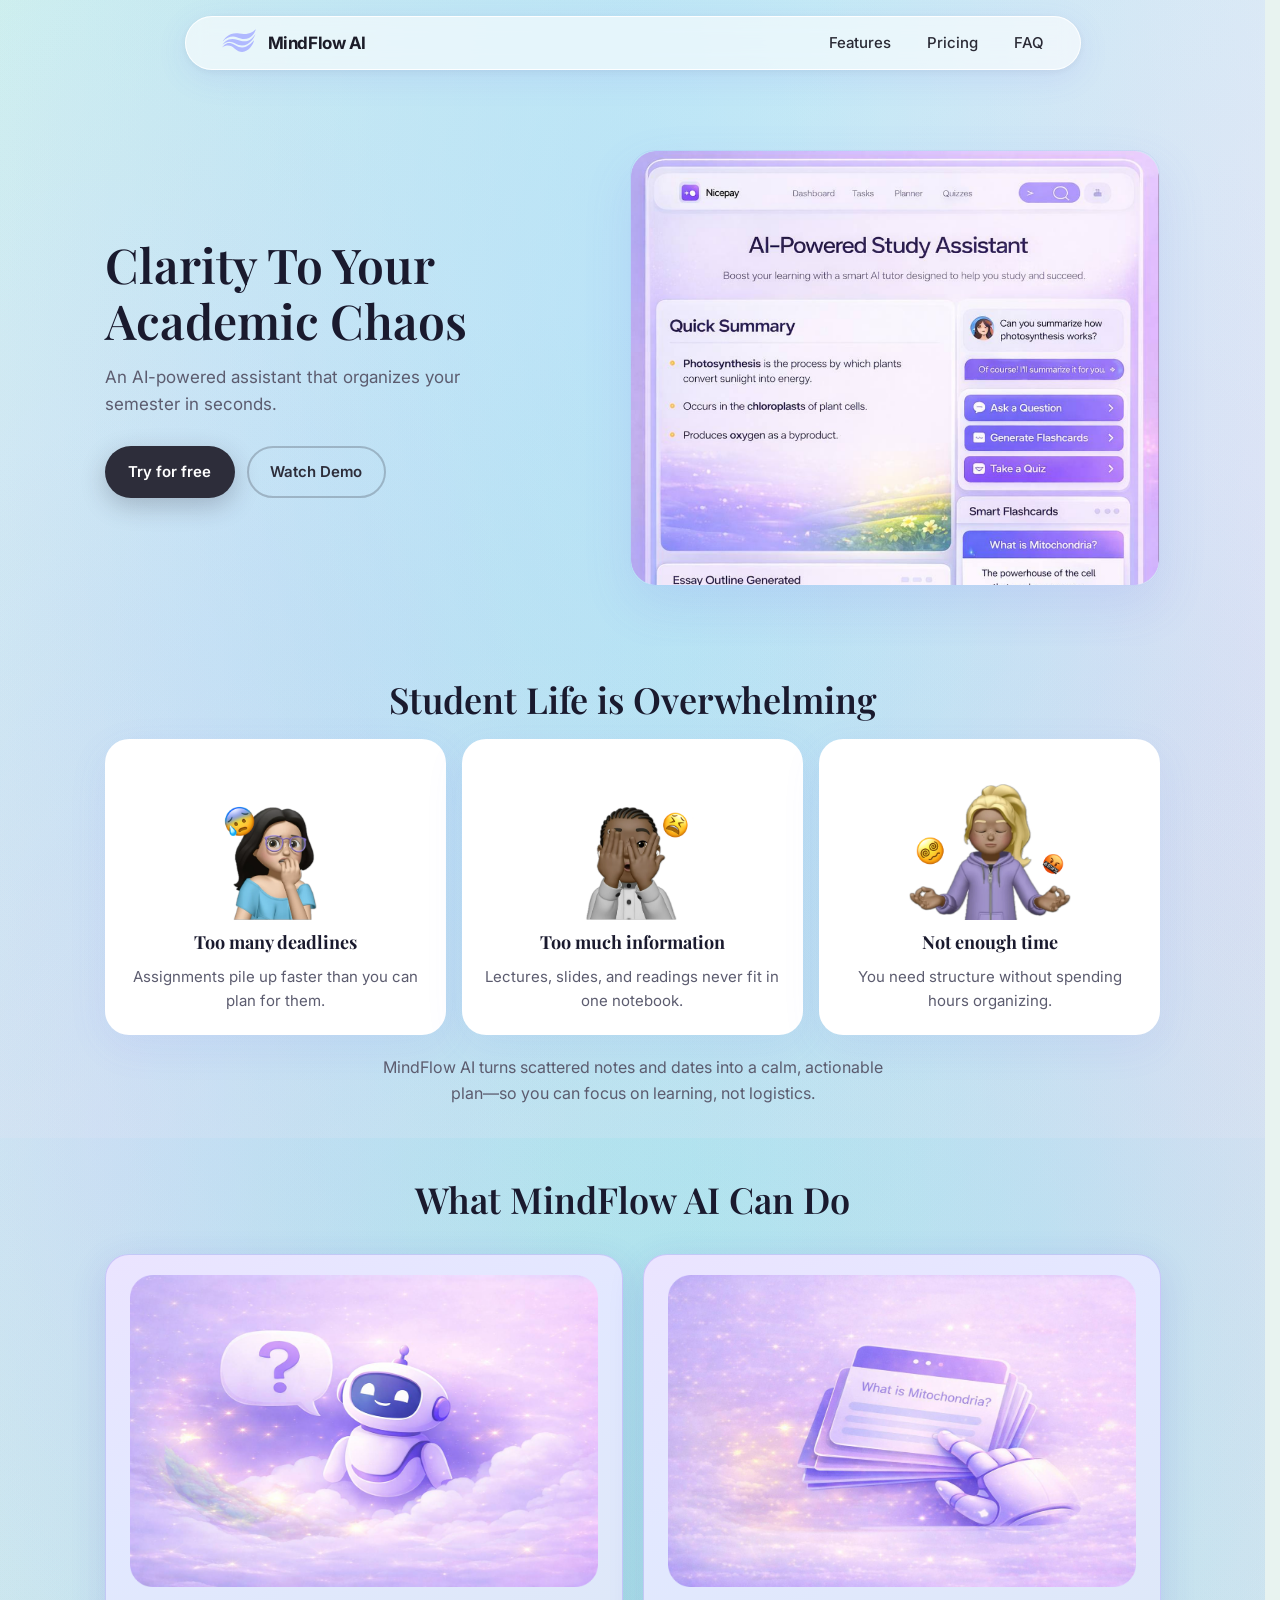
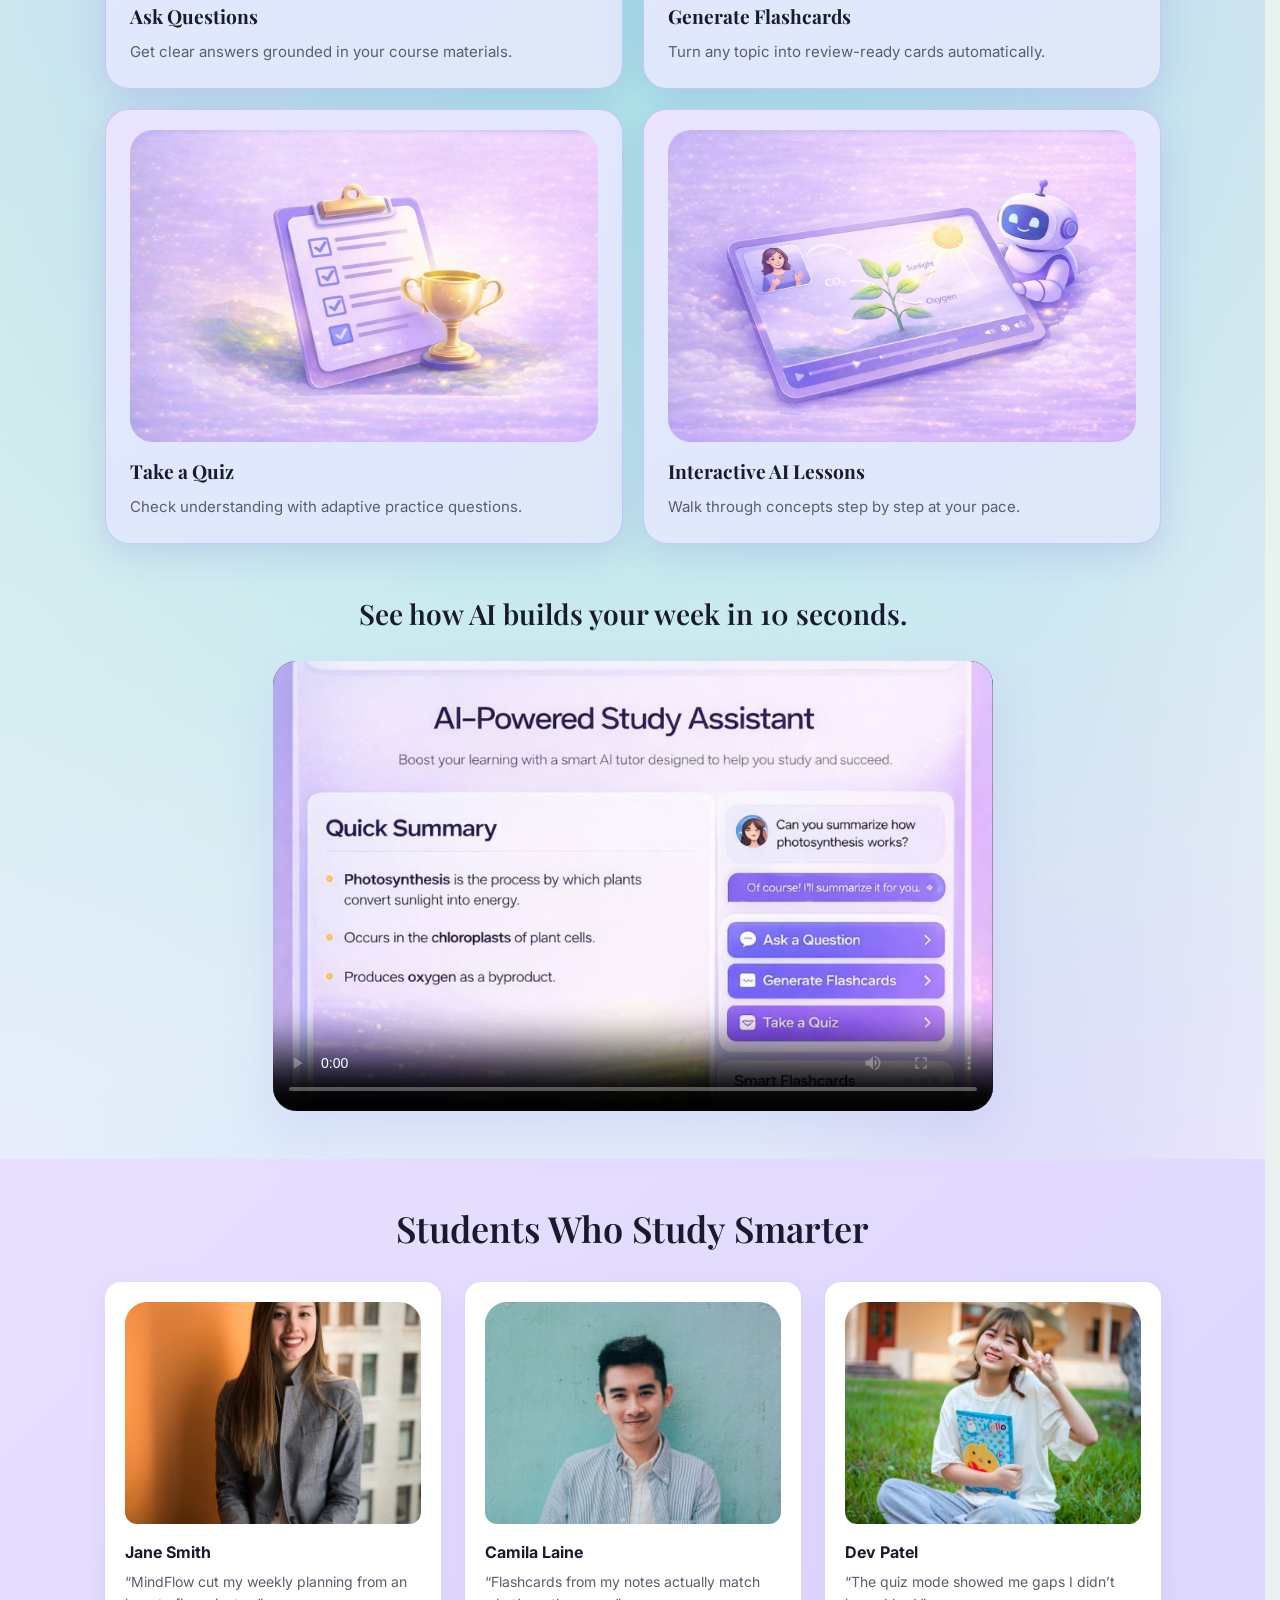
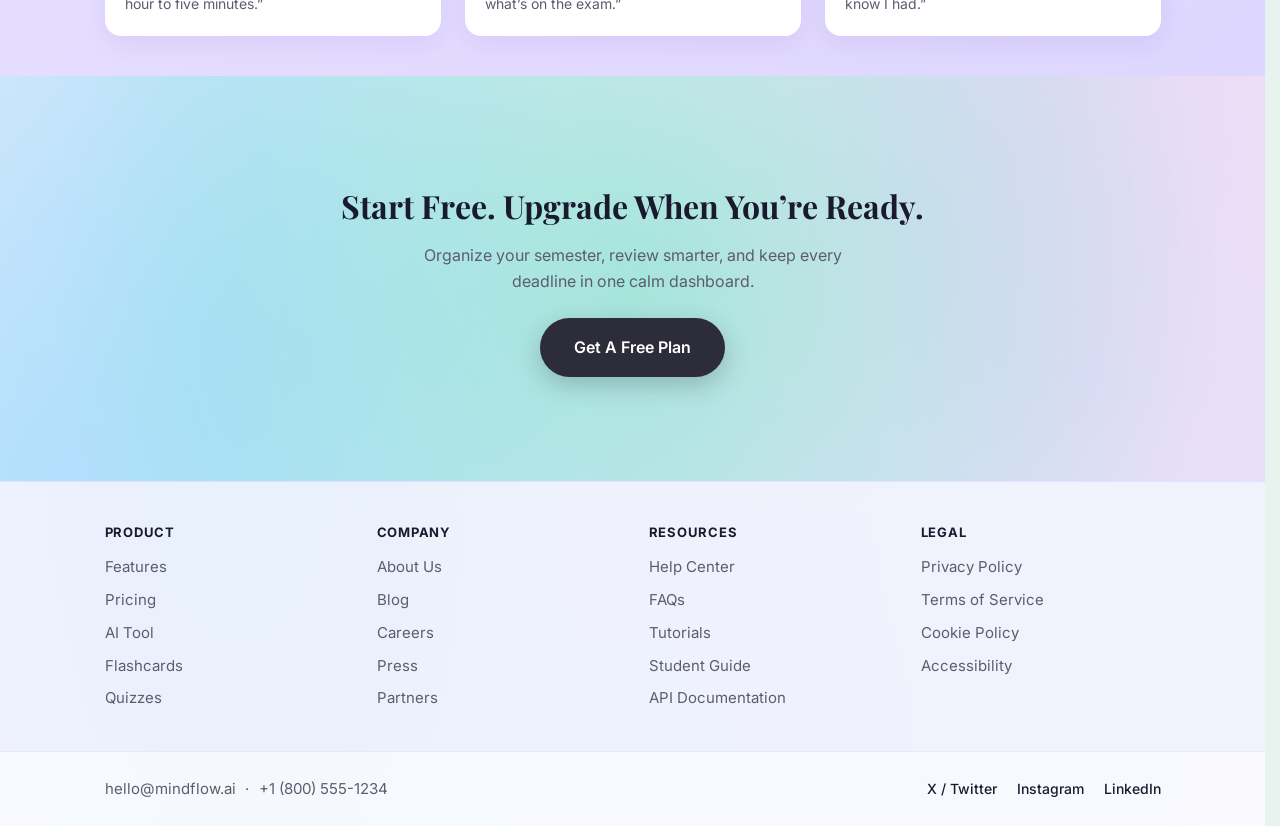
==== index.html @ 8a4a2164 "first commit" ====
<!DOCTYPE html>
<!-- MindFlow AI — marketing landing page for the homework project -->
<html lang="en">
  <head>
    <!-- Head: metadata, title, fonts, and styles.css for this page -->
    <meta charset="UTF-8" />
    <meta name="viewport" content="width=device-width, initial-scale=1.0" />
    <title>MindFlow AI — AI-Powered Study Assistant</title>
    <!-- Fonts: preconnect tells the browser to connect early so text doesn’t sit invisible -->
    <link rel="preconnect" href="https://fonts.googleapis.com" />
    <link rel="preconnect" href="https://fonts.gstatic.com" crossorigin />
    <link
      href="https://fonts.googleapis.com/css2?family=Inter:wght@400;500;600;700&family=Playfair+Display:ital,wght@0,500;0,600;0,700;1,500&display=swap"
      rel="stylesheet"
    />
    <link rel="stylesheet" href="styles.css" />
  </head>
  <body>
    <!-- Site header: logo (links to #top), primary nav to Features / Pricing / FAQ -->
    <header class="site-header" id="top">
      <div class="header-inner">
        <a href="#top" class="logo-link">
          <span class="logo-mark" aria-hidden="true">
            <img
              class="logo-img"
              src="resources/logo.svg"
              alt=""
              width="44"
              height="36"
              decoding="async"
            />
          </span>
          <span class="logo-text">MindFlow AI</span>
        </a>
        <nav class="nav-primary" aria-label="Main">
          <ul class="nav-list">
            <li><a href="#services">Features</a></li>
            <li><a href="price.html">Pricing</a></li>
            <li><a href="faq.html">FAQ</a></li>
          </ul>
        </nav>
      </div>
    </header>

    <!-- Main content: hero, about, then the long services block (features through CTA) -->
    <main>
      <!-- Hero: main headline, short pitch, two buttons, and the product screenshot -->
      <section class="section section--hero" id="hero" aria-labelledby="hero-heading">
        <div class="container hero-layout">
          <div class="hero-copy">
            <h1 id="hero-heading" class="hero-title">Clarity To Your Academic Chaos</h1>
            <p class="hero-lead">An AI-powered assistant that organizes your semester in seconds.</p>
            <div class="hero-actions">
              <a href="#cta" class="btn btn--primary">Try for free</a>
              <a href="#demo" class="btn btn--ghost">Watch Demo</a>
            </div>
          </div>
          <figure class="hero-mockup">
            <img
              src="resources/hero_study_assistant.png"
              alt="MindFlow AI app dashboard with quick summary and study assistant tools"
              width="1200"
              height="800"
              loading="eager"
              fetchpriority="high"
            />
          </figure>
        </div>
      </section>

      <!-- About / pain points: three cards (deadlines, info overload, time), then a closing line -->
      <section class="section section--about" id="about" aria-labelledby="about-heading">
        <div class="container">
          <h2 id="about-heading" class="section-title" data-reveal>Student Life is Overwhelming</h2>
          <div class="about-grid" data-reveal-stagger>
            <article class="about-card">
              <div class="about-avatar">
                <img src="resources/student_life_deadlines.png" alt="" width="200" height="200" />
              </div>
              <h3 class="about-card-title">Too many deadlines</h3>
              <p class="about-card-text">Assignments pile up faster than you can plan for them.</p>
            </article>
            <article class="about-card">
              <div class="about-avatar">
                <img src="resources/student_life_much_info.png" alt="" width="200" height="200" />
              </div>
              <h3 class="about-card-title">Too much information</h3>
              <p class="about-card-text">Lectures, slides, and readings never fit in one notebook.</p>
            </article>
            <article class="about-card">
              <div class="about-avatar">
                <img src="resources/student_life_no_time.png" alt="" width="200" height="200" />
              </div>
              <h3 class="about-card-title">Not enough time</h3>
              <p class="about-card-text">You need structure without spending hours organizing.</p>
            </article>
          </div>
          <p class="about-outro" data-reveal>
            MindFlow AI turns scattered notes and dates into a calm, actionable plan—so you can focus on learning, not logistics.
          </p>
        </div>
      </section>

      <!--
        Services area (one <section> for flow): product features, demo video,
        student quotes on a tinted band, then the final call-to-action strip.
      -->
      <section class="section section--services" id="services" aria-labelledby="services-heading">
        <div class="container">
          <h2 id="services-heading" class="section-title" data-reveal>What MindFlow AI Can Do</h2>
          <!-- Feature grid: Q&A, flashcards, quizzes, lessons — each card is an <article> -->
          <div class="features-grid" data-reveal-stagger>
            <article class="feature-card">
              <div class="feature-visual">
                <img src="resources/feature_questions.png" alt="" width="200" height="200" />
              </div>
              <h3 class="feature-title">Ask Questions</h3>
              <p class="feature-text">Get clear answers grounded in your course materials.</p>
            </article>
            <article class="feature-card">
              <div class="feature-visual">
                <img src="resources/feature_flashcards.png" alt="" width="200" height="200" />
              </div>
              <h3 class="feature-title">Generate Flashcards</h3>
              <p class="feature-text">Turn any topic into review-ready cards automatically.</p>
            </article>
            <article class="feature-card">
              <div class="feature-visual">
                <img src="resources/feature_quiz.png" alt="" width="200" height="200" />
              </div>
              <h3 class="feature-title">Take a Quiz</h3>
              <p class="feature-text">Check understanding with adaptive practice questions.</p>
            </article>
            <article class="feature-card">
              <div class="feature-visual">
                <img src="resources/feature_lessons.png" alt="" width="200" height="200" />
              </div>
              <h3 class="feature-title">Interactive AI Lessons</h3>
              <p class="feature-text">Walk through concepts step by step at your pace.</p>
            </article>
          </div>

          <!-- Product demo: embedded video; #demo is where “Watch Demo” in the hero scrolls to -->
          <div class="demo-block" id="demo" data-reveal>
            <h2 class="demo-title">See how AI builds your week in 10 seconds.</h2>
            <div class="demo-video-wrap">
              <video
                class="demo-video"
                controls
                playsinline
                preload="metadata"
                poster="resources/hero_study_assistant.png"
              >
                <source src="resources/video_guide.mp4" type="video/mp4" />
              </video>
            </div>
          </div>
        </div>

        <!-- Testimonials: full-bleed background, three student photos + quotes in a row -->
        <div class="testimonials-block" aria-labelledby="testimonials-heading">
          <div class="container">
            <h2 id="testimonials-heading" class="section-title section-title--on-tint">
              Students Who Study Smarter
            </h2>
            <div class="testimonials-row">
              <figure class="testimonial-card">
                <img
                  class="testimonial-photo"
                  src="resources/student_1.png"
                  alt="Jane Smith"
                  width="400"
                  height="500"
                />
                <figcaption>
                  <strong>Jane Smith</strong>
                  <p>“MindFlow cut my weekly planning from an hour to five minutes.”</p>
                </figcaption>
              </figure>
              <figure class="testimonial-card">
                <img
                  class="testimonial-photo"
                  src="resources/student_2.png"
                  alt="Camila Laine"
                  width="400"
                  height="500"
                />
                <figcaption>
                  <strong>Camila Laine</strong>
                  <p>“Flashcards from my notes actually match what’s on the exam.”</p>
                </figcaption>
              </figure>
              <figure class="testimonial-card">
                <img
                  class="testimonial-photo"
                  src="resources/student_3.png"
                  alt="Dev Patel"
                  width="400"
                  height="500"
                />
                <figcaption>
                  <strong>Dev Patel</strong>
                  <p>“The quiz mode showed me gaps I didn’t know I had.”</p>
                </figcaption>
              </figure>
            </div>
          </div>
        </div>

        <!-- Call to action: gradient/glow behind copy; #cta is the “Try for free” target from the hero -->
        <div class="cta-block" id="cta" aria-labelledby="cta-heading">
          <div class="cta-glow" aria-hidden="true"></div>
          <div class="cta-inner container" data-reveal>
            <h2 id="cta-heading" class="cta-title">Start Free. Upgrade When You’re Ready.</h2>
            <p class="cta-text">
              Organize your semester, review smarter, and keep every deadline in one calm dashboard.
            </p>
            <a href="price.html" class="btn btn--primary btn--large">Get A Free Plan</a>
          </div>
        </div>
      </section>
    </main>

    <!-- Footer: four columns of placeholder links (Product, Company, Resources, Legal) -->
    <footer class="site-footer" id="footer">
      <div class="container footer-grid">
        <div class="footer-col">
          <h3 class="footer-heading">Product</h3>
          <ul class="footer-links">
            <li><a href="#services">Features</a></li>
            <li><a href="price.html">Pricing</a></li>
            <li><a href="#services">AI Tool</a></li>
            <li><a href="#services">Flashcards</a></li>
            <li><a href="#services">Quizzes</a></li>
          </ul>
        </div>
        <div class="footer-col">
          <h3 class="footer-heading">Company</h3>
          <ul class="footer-links">
            <li><a href="#about">About Us</a></li>
            <li><a href="#footer">Blog</a></li>
            <li><a href="#footer">Careers</a></li>
            <li><a href="#footer">Press</a></li>
            <li><a href="#footer">Partners</a></li>
          </ul>
        </div>
        <div class="footer-col">
          <h3 class="footer-heading">Resources</h3>
          <ul class="footer-links">
            <li><a href="#footer">Help Center</a></li>
            <li><a href="#footer">FAQs</a></li>
            <li><a href="#footer">Tutorials</a></li>
            <li><a href="#footer">Student Guide</a></li>
            <li><a href="#footer">API Documentation</a></li>
          </ul>
        </div>
        <div class="footer-col">
          <h3 class="footer-heading">Legal</h3>
          <ul class="footer-links">
            <li><a href="#footer">Privacy Policy</a></li>
            <li><a href="#footer">Terms of Service</a></li>
            <li><a href="#footer">Cookie Policy</a></li>
            <li><a href="#footer">Accessibility</a></li>
          </ul>
        </div>
      </div>
      <!-- Footer bar: contact line + social links (open in a new tab) -->
      <div class="footer-bottom">
        <div class="container footer-bottom-inner">
          <p class="footer-contact">
            <a href="mailto:hello@mindflow.ai">hello@mindflow.ai</a>
            <span class="sep" aria-hidden="true">·</span>
            <a href="tel:+18005551234">+1 (800) 555-1234</a>
          </p>
          <ul class="social-list" aria-label="Social media">
            <li>
              <a href="https://twitter.com" class="social-link" target="_blank" rel="noopener noreferrer">X / Twitter</a>
            </li>
            <li>
              <a href="https://instagram.com" class="social-link" target="_blank" rel="noopener noreferrer">Instagram</a>
            </li>
            <li>
              <a href="https://linkedin.com" class="social-link" target="_blank" rel="noopener noreferrer">LinkedIn</a>
            </li>
          </ul>
        </div>
      </div>
    </footer>
  </body>
</html>
---- styles.css ----
/* width/height now include content + padding + border, which makes layouts easier and more predictable.*/
*,
*::before,
*::after {
  box-sizing: border-box;
}

/* shared colors and spacing tokens — change :root to restyle the whole page */
:root {
  --font-sans: "Inter", system-ui, sans-serif;
  --font-serif: "Playfair Display", Georgia, serif;
  --color-text: #1a1a2e;
  --color-muted: #5c5c6f;
  --color-white: #fff;
  --lavender: #e8e4f3;
  --mint: #d4f4ec;
  --blue-soft: #d6e8ff;
  --pink-soft: #fde8f0;
  --purple-tint: #c4b5fd;
  --accent-dark: #2d2d3a;
  --shadow-soft: 0 20px 50px rgba(99, 102, 241, 0.12);
  --radius: 16px;
  --radius-lg: 24px;
  --header-h: 72px;
  --mesh-base-color: #f5f8fc;
  --ease-out-soft: cubic-bezier(0.22, 1, 0.36, 1);
  --ease-spring: cubic-bezier(0.34, 1.3, 0.64, 1);
  --duration-reveal: 0.7s;
  --duration-fast: 0.22s;
}

@keyframes anim-slide-up {
  from {
    transform: translateY(1.35rem);
  }
  to {
    transform: translateY(0);
  }
}

@keyframes anim-slide-scale {
  from {
    transform: translateY(1rem) scale(0.98);
  }
  to {
    transform: translateY(0) scale(1);
  }
}

@keyframes about-avatar-hover-breathe {
  0%,
  100% {
    transform: translateY(0);
  }
  50% {
    transform: translateY(-8px);
  }
}

/* smooth scroll when you click anchor links */
html {
  scroll-behavior: smooth;
  /* same tone as the top of the page gradient — avoids a hairline at the viewport edge */
  background-color: #e8f3f0;
  min-height: 100%;
  /* keeps viewport width stable when switching long vs short pages (no header “jump”) */
  scrollbar-gutter: stable;
}

@supports not (scrollbar-gutter: stable) {
  html {
    overflow-y: scroll;
  }
}

/* page background: smooth base gradient + soft blobs (top radial kept inside the viewport so it doesn’t seam) */
body {
  margin: 0;
  min-height: 100vh;
  font-family: var(--font-sans);
  font-size: 1rem;
  line-height: 1.6;
  color: var(--color-text);
  background-color: #e8f3f0;
  /* one mesh for the whole page (header + main); hero no longer adds a second layer on top */
  background-image:
    radial-gradient(ellipse 120% 95% at 50% 8%, rgba(125, 211, 252, 0.36), transparent 62%),
    radial-gradient(ellipse 85% 65% at 28% 20%, rgba(196, 181, 253, 0.2), transparent 55%),
    radial-gradient(ellipse 80% 58% at 82% 32%, rgba(125, 211, 252, 0.18), transparent 52%),
    radial-gradient(ellipse 72% 58% at 8% 28%, rgba(233, 213, 255, 0.4), transparent 52%),
    radial-gradient(ellipse 78% 62% at 94% 22%, rgba(251, 207, 232, 0.44), transparent 52%),
    radial-gradient(ellipse 100% 75% at 50% 108%, rgba(186, 230, 253, 0.38), transparent 58%),
    radial-gradient(ellipse 58% 48% at 18% 88%, rgba(125, 211, 252, 0.34), transparent 48%),
    radial-gradient(circle at 48% 40%, rgba(110, 231, 183, 0.4), transparent 52%),
    radial-gradient(ellipse 50% 45% at 82% 72%, rgba(196, 181, 253, 0.32), transparent 46%),
    linear-gradient(125deg, #d8f5ec 0%, #e8eefc 45%, #f0e9fb 100%);
  background-repeat: no-repeat;
  background-size: 100% 100%;
}

img {
  max-width: 100%;
  height: auto;
  display: block;
}

a {
  color: inherit;
  text-decoration: none;
}

a:hover {
  text-decoration: underline;
}

/* keeps content from stretching too wide on big monitors + side padding on phone */
.container {
  width: 100%;
  max-width: 1120px;
  margin-inline: auto;
  padding-inline: 1.25rem;
}

/* sticky area: transparent so the floating pill reads clearly */
.site-header#top {
  position: sticky;
  top: 0;
  z-index: 100;
  padding: 1rem 1.25rem;
  background: transparent;
}

/* centered glass “pill” bar */
.header-inner {
  display: flex;
  flex-direction: column;
  align-items: flex-start;
  gap: 1rem;
  width: 100%;
  max-width: min(56rem, calc(100% - 0.5rem));
  margin-inline: auto;
  padding: 0.75rem clamp(1.25rem, 4vw, 2.25rem);
  min-height: 0;

  background: rgba(255, 255, 255, 0.6);
  backdrop-filter: blur(10px);
  -webkit-backdrop-filter: blur(10px);
  border: 1px solid rgba(255, 255, 255, 0.9);
  border-radius: 9999px;
  box-shadow:
    0 8px 32px rgba(99, 102, 241, 0.1),
    0 2px 8px rgba(15, 23, 42, 0.06);
}

.logo-link {
  display: inline-flex;
  align-items: center;
  gap: 0.75rem;
  color: var(--color-text);
  position: relative;
  text-decoration: none;
}

.logo-link:hover {
  text-decoration: none;
  color: var(--color-muted);
}

.logo-mark {
  display: flex;
  align-items: center;
  flex-shrink: 0;
  line-height: 0;
}

.logo-img {
  display: block;
  height: 28px;
  width: auto;
}

/* brand name — bold sans-serif like the reference */
.logo-text {
  font-family: var(--font-sans);
  font-size: 1.0625rem;
  font-weight: 700;
  letter-spacing: -0.025em;
  line-height: 1;
  color: #1c1c28;
}

.nav-primary .nav-list {
  list-style: none;
  margin: 0;
  padding: 0;
  display: flex;
  flex-wrap: wrap;
  align-items: center;
  gap: 0.5rem clamp(1.5rem, 4vw, 2.25rem);
}

.nav-primary .nav-list > li > a {
  position: relative;
  font-size: 0.9375rem;
  font-weight: 500;
  color: #2a2a35;
  text-decoration: none;
  transition: color var(--duration-fast) ease;
}

/* underline animation on hover (pseudo element trick) */
.nav-primary .nav-list > li > a::after {
  content: "";
  position: absolute;
  left: 0;
  bottom: -0.2em;
  width: 100%;
  height: 1px;
  background: currentColor;
  transform: scaleX(0);
  transform-origin: left center;
  transition: transform 0.28s cubic-bezier(0.22, 1, 0.36, 1);
}

.nav-primary .nav-list > li > a:hover,
.nav-primary .nav-list > li > a:focus-visible {
  color: #14141c;
  text-decoration: none;
}

.nav-primary .nav-list > li > a:hover::after,
.nav-primary .nav-list > li > a:focus-visible::after {
  transform: scaleX(1);
}

@media (prefers-reduced-motion: reduce) {
  .nav-primary .nav-list > li > a::after {
    transition-duration: 0.01ms;
  }

  .hero-title,
  .hero-lead,
  .hero-actions,
  .hero-mockup {
    animation: none !important;
    transform: none !important;
  }

  [data-reveal],
  [data-reveal-stagger] > .about-card,
  [data-reveal-stagger] > .feature-card {
    animation: none !important;
    transform: none !important;
    transition: none !important;
  }

  .about-card:hover,
  .feature-card:hover,
  .demo-video-wrap:hover,
  .hero-mockup:hover img {
    transform: none;
  }

  .feature-card:hover .feature-visual img {
    transform: none;
  }

  .section.section--about#about .about-card:hover .about-avatar img {
    animation: none !important;
    transform: none;
  }

  .testimonial-card {
    transition: none;
  }

  .footer-links a:hover {
    transform: none;
  }
}

/* default vertical spacing for each big section */
.section {
  position: relative;
  padding-block: 3.5rem;
}

/* section headings — clamp() so font grows a bit on wider screens */
.section-title {
  font-family: var(--font-serif);
  font-size: clamp(1.75rem, 4vw, 2.25rem);
  font-weight: 600;
  text-align: center;
  margin: 0 0 2rem;
  line-height: 1.2;
}

.section-title--on-tint {
  color: var(--color-text);
}

/* hero: hide overflow so wide content doesnt cause sideways scroll */
.section.section--hero#hero {
  padding-block: 2.5rem 2.75rem;
  overflow: hidden;
}

/* content above the hero background */
.hero-layout {
  position: relative;
  z-index: 1;
  display: flex;
  flex-direction: column;
  gap: 2.5rem;
  align-items: stretch;
}

.hero-copy {
  position: relative;
}

.hero-title {
  font-family: var(--font-serif);
  font-size: clamp(2rem, 6vw, 3rem);
  font-weight: 600;
  line-height: 1.15;
  margin: 0 0 1rem;
  animation: anim-slide-up 0.75s var(--ease-out-soft) 0.08s both;
}

.hero-lead {
  margin: 0 0 1.75rem;
  font-size: 1.0625rem;
  color: var(--color-muted);
  max-width: 36ch;
  animation: anim-slide-up 0.75s var(--ease-out-soft) 0.2s both;
}

.hero-actions {
  display: flex;
  flex-wrap: wrap;
  gap: 0.75rem;
  align-items: center;
  animation: anim-slide-up 0.75s var(--ease-out-soft) 0.32s both;
}

.btn {
  display: inline-flex;
  align-items: center;
  justify-content: center;
  padding: 0.75rem 1.35rem;
  font-weight: 600;
  font-size: 0.9375rem;
  border-radius: 999px;
  border: 2px solid transparent;
  cursor: pointer;
  transition:
    transform 0.28s var(--ease-out-soft),
    box-shadow 0.28s var(--ease-out-soft),
    background 0.28s ease,
    color 0.28s ease,
    border-color 0.28s ease;
}

.btn:hover {
  text-decoration: none;
  transform: translateY(-2px);
}

.btn:active {
  transform: translateY(0);
  transition-duration: 0.1s;
}

.btn--primary {
  background: var(--accent-dark);
  color: var(--color-white);
  box-shadow: 0 8px 24px rgba(45, 45, 58, 0.25);
}

.btn--primary:hover,
.btn--primary:focus-visible {
  background: #9747ff;
  box-shadow: 0 12px 28px rgba(151, 71, 255, 0.35);
}

.btn--ghost {
  background: transparent;
  color: var(--accent-dark);
  border-color: rgba(45, 45, 58, 0.25);
}

.btn--ghost:hover,
.btn--ghost:focus-visible {
  color: #9747ff;
  border-color: #9747ff;
  background: transparent;
}

.btn--large {
  padding: 0.9rem 2rem;
  font-size: 1rem;
}

.hero-mockup {
  position: relative;
  margin: 0;
  animation: anim-slide-scale 0.95s var(--ease-out-soft) 0.38s both;
}

.hero-mockup img {
  width: 100%;
  height: auto;
  border-radius: var(--radius-lg);
  box-shadow: var(--shadow-soft);
  border: 1px solid rgba(99, 102, 241, 0.1);
  transition:
    transform 0.5s var(--ease-out-soft),
    box-shadow 0.5s var(--ease-out-soft);
}

.hero-mockup:hover img {
  transform: translateY(-4px) scale(1.01);
  box-shadow: 0 28px 60px rgba(99, 102, 241, 0.18);
}

/* student life section — a little tinted bg, tighter padding than other sections */
.section.section--about#about {
  background: linear-gradient(180deg, transparent, rgba(232, 228, 243, 0.18));
  padding-block: 1.5rem;
}

.section.section--about#about .section-title {
  margin-bottom: 1.125rem;
}

.about-grid {
  display: flex;
  flex-direction: column;
  gap: 1rem;
  margin-bottom: 1.25rem;
}

.about-card {
  background: var(--color-white);
  border-radius: var(--radius-lg);
  padding: 1.25rem 1.25rem 1.35rem;
  text-align: center;
  box-shadow: 0 12px 40px rgba(99, 102, 241, 0.08);
  border: 1px solid rgba(255, 255, 255, 0.8);
  transition:
    transform 0.4s var(--ease-out-soft),
    box-shadow 0.4s var(--ease-out-soft);
}

.about-card:hover {
  transform: translateY(-6px);
  box-shadow: 0 20px 48px rgba(99, 102, 241, 0.14);
}

.about-avatar {
  display: flex;
  justify-content: center;
  margin-bottom: 0.5rem;
  line-height: 0;
}

.about-avatar img {
  display: block;
  width: auto;
  height: auto;
  max-width: 100%;
  max-height: min(160px, 42vw);
  object-fit: contain;
}

@media (prefers-reduced-motion: no-preference) {
  .section.section--about#about .about-avatar img {
    transform-origin: center bottom;
    transition: transform 0.4s var(--ease-out-soft);
  }

  .section.section--about#about .about-card:hover .about-avatar img {
    animation: about-avatar-hover-breathe 1.35s ease-in-out infinite;
  }

  .section.section--about#about .about-card:nth-child(2):hover .about-avatar img {
    animation-delay: 0.2s;
  }

  .section.section--about#about .about-card:nth-child(3):hover .about-avatar img {
    animation-delay: 0.4s;
  }
}

.about-card-title {
  font-family: var(--font-serif);
  font-size: 1.125rem;
  margin: 0 0 0.5rem;
}

.about-card-text {
  margin: 0;
  font-size: 0.9375rem;
  color: var(--color-muted);
}

.about-outro {
  text-align: center;
  max-width: 52ch;
  margin: 0 auto;
  color: var(--color-muted);
  font-size: 1rem;
}

/* testimonials: full width purple bar */
.testimonials-block {
  width: 100%;
  margin-top: 2rem;
  padding-block: 2.5rem 2rem;
  padding-inline: 0;
  background: linear-gradient(135deg, #e9e0ff, #ddd6fe);
  border-radius: 0;
}

.testimonials-row {
  display: flex;
  flex-direction: column;
  gap: 1.25rem;
}

.testimonial-card {
  margin: 0;
  background: var(--color-white);
  border-radius: var(--radius);
  padding: 1.25rem;
  box-shadow: 0 8px 24px rgba(91, 33, 182, 0.08);
  transition: box-shadow 0.35s var(--ease-out-soft);
}

.testimonial-card:hover {
  box-shadow: 0 12px 28px rgba(91, 33, 182, 0.11);
}

.testimonial-photo {
  width: 100%;
  aspect-ratio: 4 / 3;
  object-fit: cover;
  object-position: center top;
  border-radius: 12px;
  margin-bottom: 1rem;
}

/* name above the quote */
.testimonial-card figcaption strong {
  display: block;
  margin-bottom: 0.35rem;
}

.testimonial-card figcaption p {
  margin: 0;
  font-size: 0.875rem;
  color: var(--color-muted);
}

/* services section — tighter top padding to sit closer to student life; no bottom padding because CTA follows */
.section.section--services#services {
  padding-block-end: 0;
  padding-block-start: 2.25rem;
}

.features-grid {
  display: flex;
  flex-direction: column;
  gap: 1.25rem;
  margin-bottom: 3rem;
}

/* feature cards all same purple-ish style with shadow so they pop */
.feature-card {
  display: flex;
  flex-direction: column;
  align-items: stretch;
  min-width: 0;
  background: linear-gradient(155deg, #ebe4ff 0%, #e2e8ff 42%, #dde8f7 100%);
  border-radius: var(--radius-lg);
  padding: 1.25rem 1.5rem 1.5rem;
  border: 1px solid rgba(79, 70, 229, 0.2);
  box-shadow: 0 10px 36px rgba(67, 56, 202, 0.14);
  position: relative;
  overflow: hidden;
  transition:
    transform 0.4s var(--ease-out-soft),
    box-shadow 0.4s var(--ease-out-soft),
    border-color 0.35s ease;
}

.feature-card:hover {
  transform: translateY(-6px);
  box-shadow: 0 18px 44px rgba(67, 56, 202, 0.2);
  border-color: rgba(79, 70, 229, 0.35);
}

.feature-visual {
  display: flex;
  align-items: center;
  justify-content: center;
  align-self: center;
  width: fit-content;
  max-width: 100%;
  margin-bottom: 0.875rem;
  flex-shrink: 0;
}

.feature-visual img {
  display: block;
  width: auto;
  height: auto;
  max-width: 100%;
  object-fit: contain;
  transition: transform 0.45s var(--ease-spring);
}

.feature-card:hover .feature-visual img {
  transform: scale(1.06);
}

.feature-title {
  font-family: var(--font-serif);
  font-size: 1.2rem;
  margin: 0 0 0.5rem;
  width: 100%;
  min-width: 0;
}

.feature-text {
  margin: 0;
  font-size: 0.9375rem;
  color: var(--color-muted);
  width: 100%;
  min-width: 0;
}

.demo-block {
  text-align: center;
  margin-bottom: 3rem;
}

.demo-title {
  font-family: var(--font-serif);
  font-size: clamp(1.35rem, 3.5vw, 1.75rem);
  font-weight: 600;
  margin: 0 0 1.5rem;
}

/* 16:10 box so the video doesnt jump when it plays */
.demo-video-wrap {
  position: relative;
  width: 100%;
  max-width: 720px;
  margin-inline: auto;
  aspect-ratio: 16 / 10;
  border-radius: var(--radius-lg);
  overflow: hidden;
  box-shadow: var(--shadow-soft);
  background: #0f0f14;
  transition:
    transform 0.45s var(--ease-out-soft),
    box-shadow 0.45s var(--ease-out-soft);
}

.demo-video-wrap:hover {
  transform: translateY(-3px);
  box-shadow: 0 24px 56px rgba(99, 102, 241, 0.2);
}

/* fill the 16:10 frame so native controls (from the controls attribute) stay visible — not clipped by overflow */
.demo-video {
  position: absolute;
  inset: 0;
  width: 100%;
  height: 100%;
  object-fit: cover;
  display: block;
}

/* start free strip — full width, big padding */
.cta-block {
  position: relative;
  width: 100%;
  text-align: center;
  padding-block: clamp(4rem, 10vw, 6.5rem);
  padding-inline: 0;
  overflow: hidden;
}

/* colorful blobs behind the CTA text */
.cta-glow {
  position: absolute;
  inset: -30%;
  background: radial-gradient(circle at 50% 50%, rgba(110, 231, 183, 0.48), transparent 55%),
    radial-gradient(circle at 20% 80%, rgba(125, 211, 252, 0.42), transparent 45%),
    radial-gradient(circle at 88% 18%, rgba(251, 207, 232, 0.28), transparent 42%),
    radial-gradient(ellipse 90% 70% at 50% 115%, rgba(186, 230, 253, 0.35), transparent 55%),
    radial-gradient(circle at 72% 65%, rgba(196, 181, 253, 0.22), transparent 48%);
  z-index: 0;
}

.cta-inner {
  position: relative;
  z-index: 1;
}

.cta-title {
  font-family: var(--font-serif);
  font-size: clamp(1.5rem, 4vw, 2rem);
  margin: 0 0 0.75rem;
}

.cta-text {
  margin: 0 auto 1.5rem;
  max-width: 42ch;
  color: var(--color-muted);
}

/* footer */
.site-footer#footer {
  background: rgba(244, 246, 252, 0.72);
  backdrop-filter: blur(14px);
  -webkit-backdrop-filter: blur(14px);
  border-top: 1px solid rgba(99, 102, 241, 0.1);
  padding-top: 0;
}

.footer-grid {
  display: flex;
  flex-direction: column;
  gap: 2rem;
  padding-block: 2.5rem;
}

.footer-heading {
  font-size: 0.8125rem;
  font-weight: 700;
  text-transform: uppercase;
  letter-spacing: 0.06em;
  margin: 0 0 0.75rem;
  color: var(--color-text);
}

.footer-links {
  list-style: none;
  margin: 0;
  padding: 0;
}

/* space between list items — the + selector means "li that comes right after another li" */
.footer-links li + li {
  margin-top: 0.45rem;
}

.footer-links a {
  font-size: 0.9375rem;
  color: var(--color-muted);
  transition: color var(--duration-fast) ease, transform var(--duration-fast) var(--ease-out-soft);
  display: inline-block;
}

.footer-links a:hover {
  color: var(--color-text);
  transform: translateX(3px);
}

.footer-bottom {
  border-top: 1px solid rgba(0, 0, 0, 0.06);
  padding-block: 1.5rem;
  background: rgba(255, 255, 255, 0.5);
}

.footer-bottom-inner {
  display: flex;
  flex-direction: column;
  gap: 1rem;
  align-items: center;
  text-align: center;
}

.footer-contact {
  margin: 0;
  font-size: 0.9375rem;
  color: var(--color-muted);
}

.footer-contact .sep {
  margin-inline: 0.35rem;
}

.social-list {
  list-style: none;
  margin: 0;
  padding: 0;
  display: flex;
  flex-wrap: wrap;
  gap: 0.75rem 1.25rem;
  justify-content: center;
}

.social-link {
  font-size: 0.875rem;
  font-weight: 500;
  color: var(--color-text);
  transition: color var(--duration-fast) ease;
}

.social-link:hover {
  color: var(--color-muted);
}

/* scroll-triggered slide-up: view() timeline (no JS); falls back to visible content if unsupported */
@keyframes reveal-in-view {
  from {
    transform: translateY(1.75rem);
  }
  to {
    transform: translateY(0);
  }
}

@keyframes reveal-in-view-stagger {
  from {
    transform: translateY(1.5rem);
  }
  to {
    transform: translateY(0);
  }
}

@media (prefers-reduced-motion: no-preference) {
  @supports (animation-timeline: view()) {
    [data-reveal] {
      animation: reveal-in-view linear both;
      animation-timeline: view(block);
      animation-range: entry 0% cover 38%;
    }

    [data-reveal-stagger] > .about-card,
    [data-reveal-stagger] > .feature-card {
      animation: reveal-in-view-stagger linear both;
      animation-timeline: view(block);
    }

    [data-reveal-stagger] > .about-card:nth-child(1),
    [data-reveal-stagger] > .feature-card:nth-child(1) {
      animation-range: entry 0% cover 40%;
    }

    [data-reveal-stagger] > .about-card:nth-child(2),
    [data-reveal-stagger] > .feature-card:nth-child(2) {
      animation-range: entry 12% cover 48%;
    }

    [data-reveal-stagger] > .about-card:nth-child(3),
    [data-reveal-stagger] > .feature-card:nth-child(3) {
      animation-range: entry 24% cover 56%;
    }

    [data-reveal-stagger] > .feature-card:nth-child(4) {
      animation-range: entry 32% cover 62%;
    }
  }
}

/* from 640px: header in a row, about cards side by side, 2 column features */
@media (min-width: 640px) {
  .header-inner {
    flex-direction: row;
    align-items: center;
    justify-content: space-between;
    min-height: 3.25rem;
  }

  .about-grid {
    flex-direction: row;
    flex-wrap: wrap;
    justify-content: center;
  }

  .about-card {
    flex: 1 1 calc(50% - 1rem);
    min-width: 220px;
    max-width: 320px;
  }

  .testimonials-row {
    flex-direction: row;
    flex-wrap: wrap;
    justify-content: center;
  }

  .testimonial-card {
    flex: 1 1 calc(50% - 1rem);
    max-width: 340px;
  }

  .features-grid {
    display: grid;
    grid-template-columns: repeat(2, 1fr);
    gap: 1.25rem;
  }
}

/* desktop: more section padding, hero side by side, 4 col footer */
@media (min-width: 900px) {
  .section {
    padding-block: 5rem;
  }

  .section.section--services#services {
    padding-block-end: 0;
    padding-block-start: 2.5rem;
  }

  .section.section--hero#hero {
    padding-block: 4rem 3.75rem;
  }

  .section.section--about#about {
    padding-block: 2rem;
  }

  .hero-layout {
    flex-direction: row;
    align-items: center;
    gap: 3rem;
  }

  .hero-copy {
    flex: 1 1 45%;
  }

  .hero-mockup {
    flex: 1 1 50%;
  }

  .about-grid {
    flex-wrap: nowrap;
  }

  .about-card {
    flex: 1 1 0;
    max-width: none;
  }

  .testimonials-block {
    padding-block: 3rem 2.5rem;
  }

  .testimonials-row {
    flex-wrap: nowrap;
    gap: 1.5rem;
  }

  .testimonial-card {
    flex: 1 1 0;
    max-width: none;
  }

  .footer-grid {
    display: grid;
    grid-template-columns: repeat(4, 1fr);
    gap: 2rem;
  }

  .footer-bottom-inner {
    flex-direction: row;
    justify-content: space-between;
    text-align: left;
  }
}

/* a bit more padding on very wide screens */
@media (min-width: 1100px) {
  .container {
    padding-inline: 2rem;
  }

  .site-header#top {
    padding-inline: 2rem;
  }
}
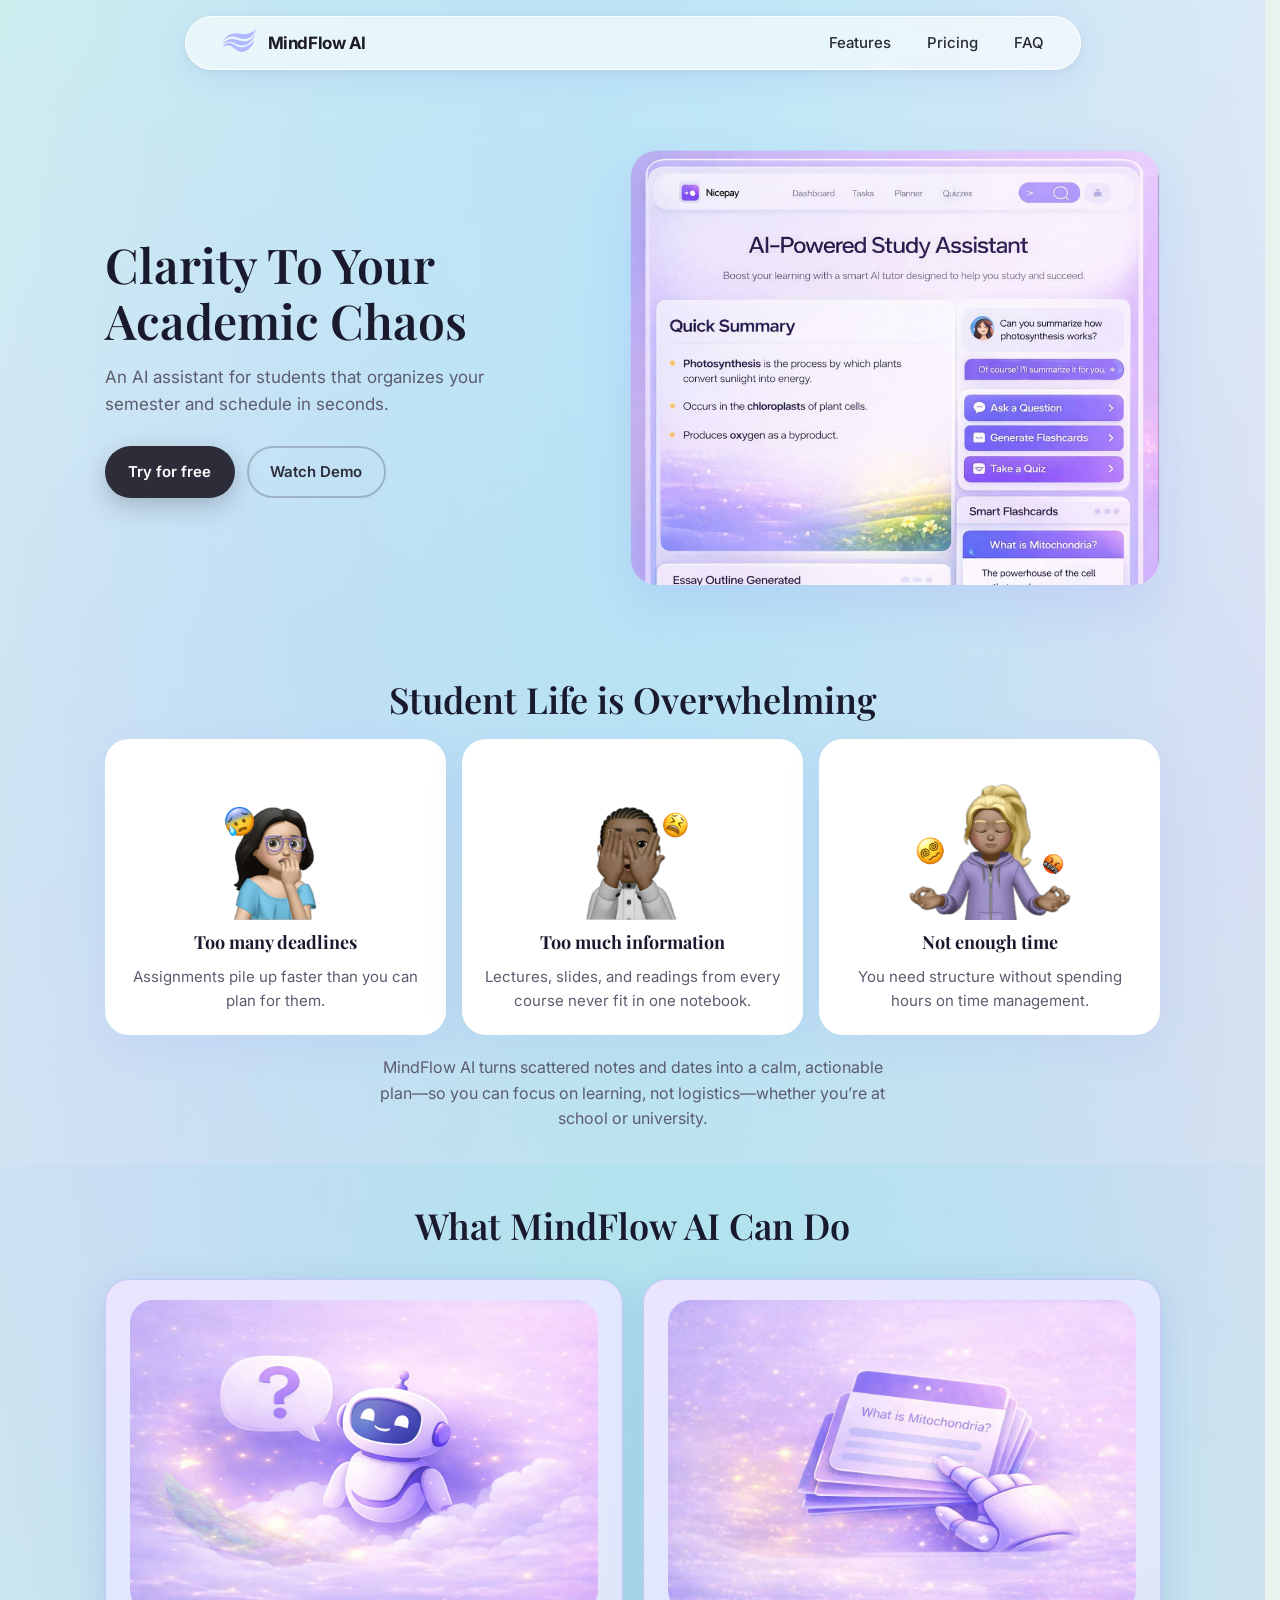
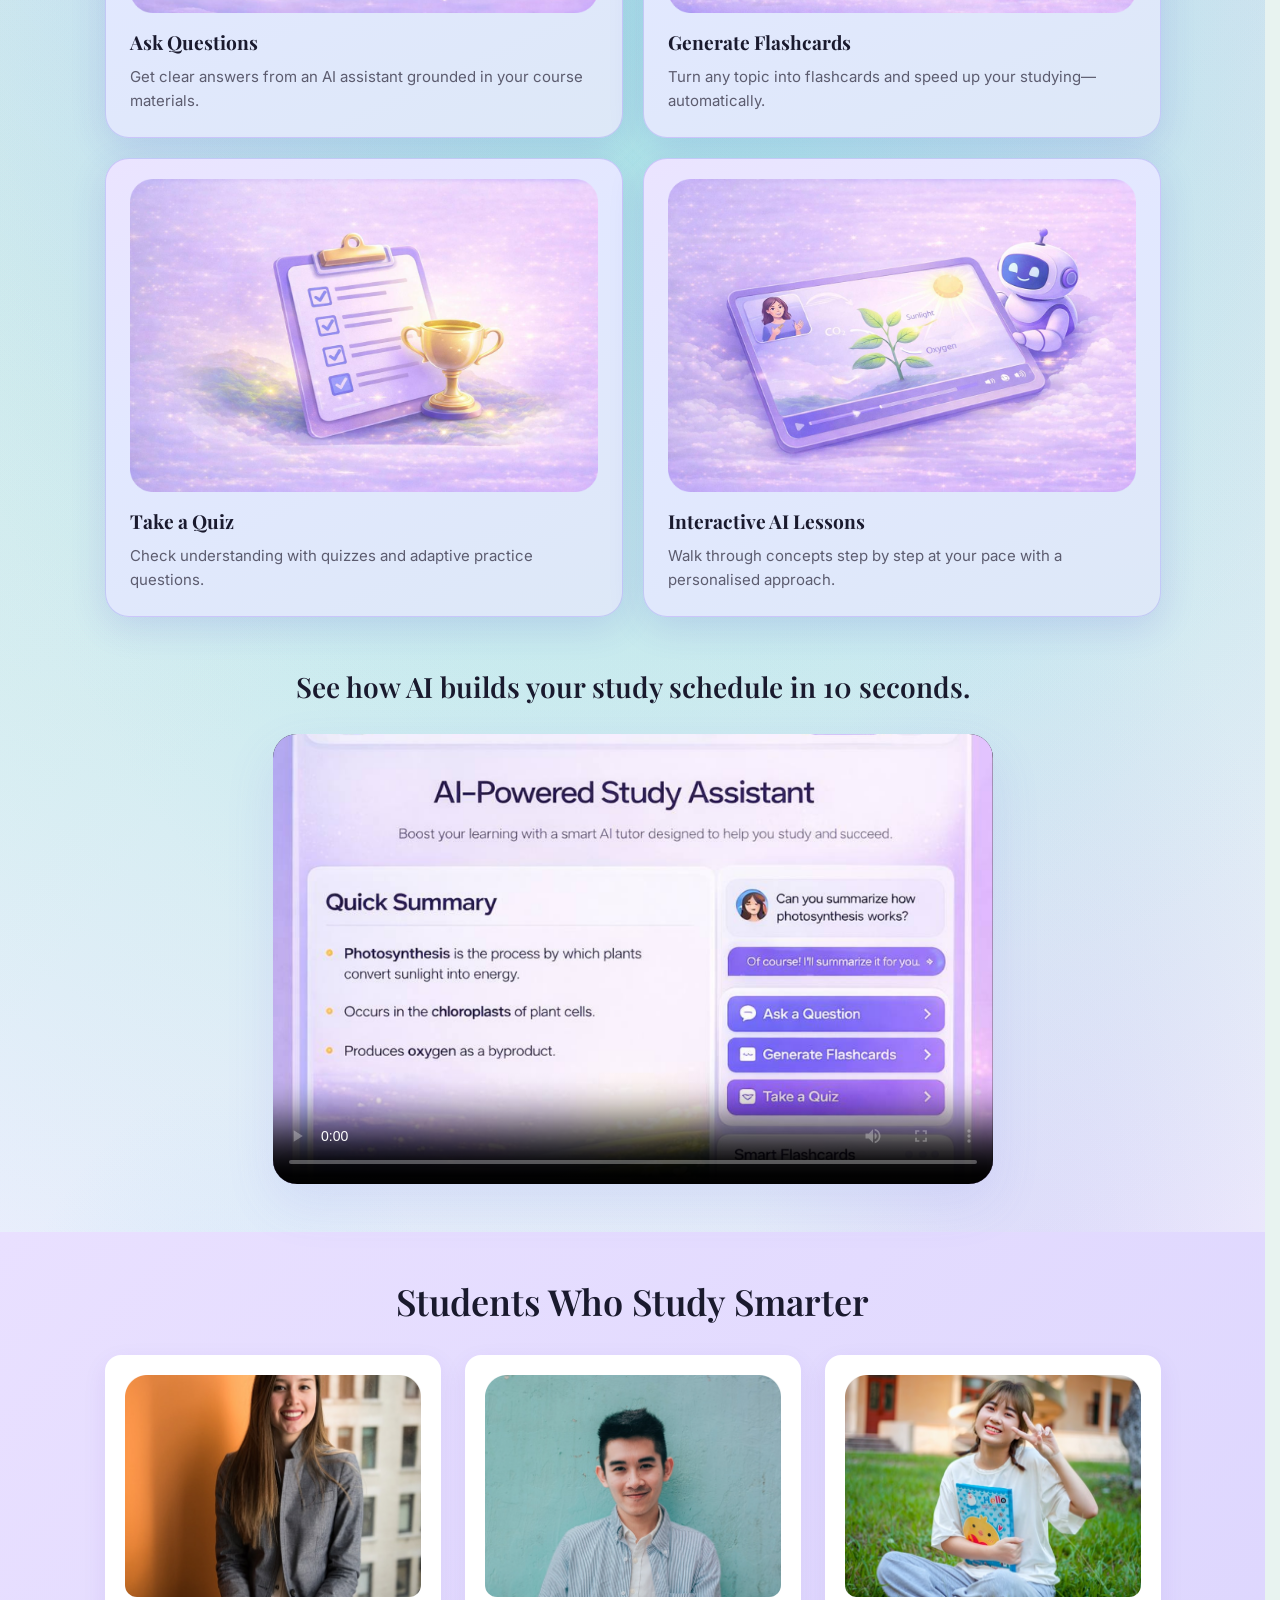
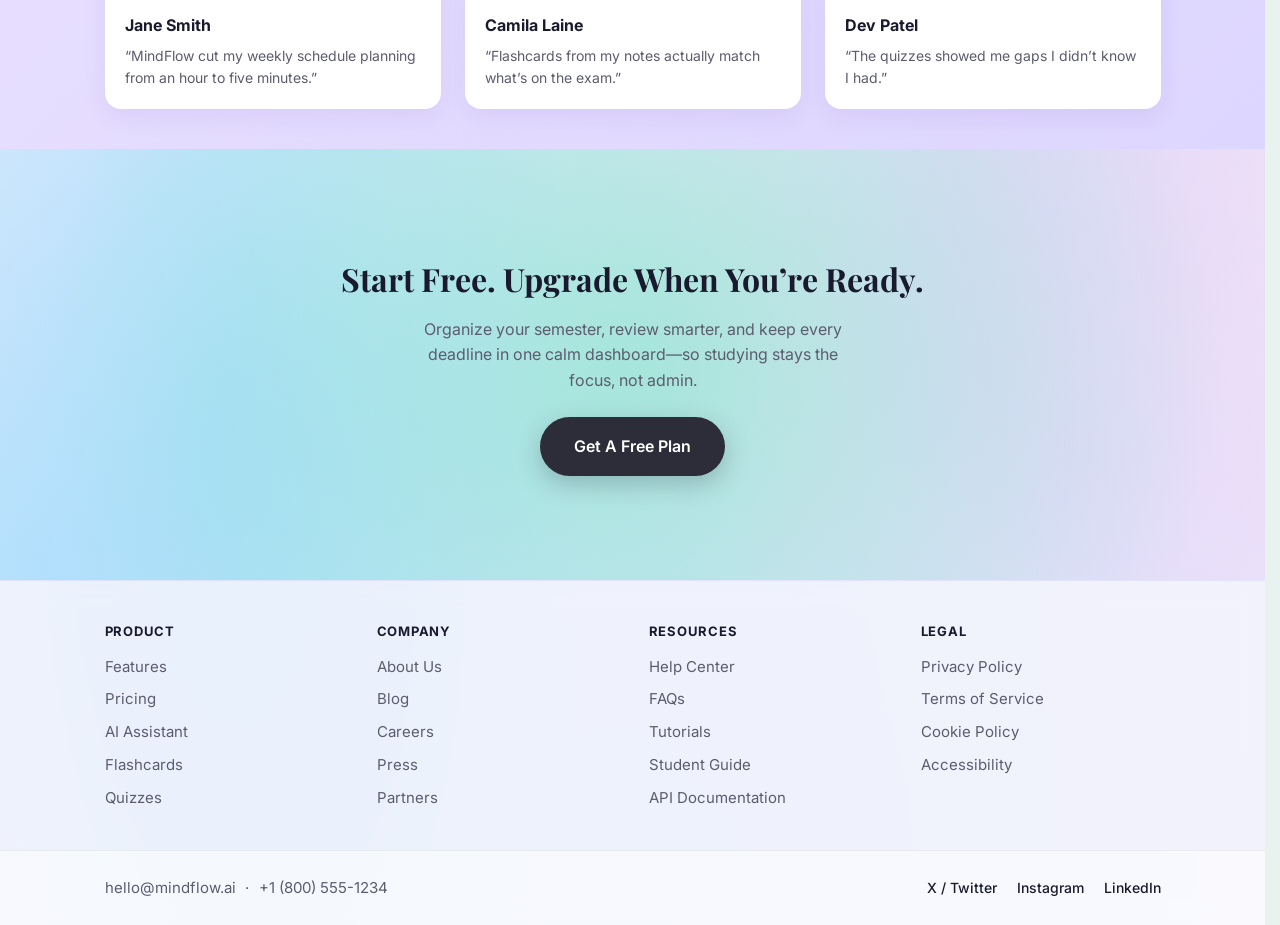
==== commit f460898b: "Keywords" ====
--- a/index.html
+++ b/index.html
@@ -1,11 +1,19 @@
 <!DOCTYPE html>
-<!-- MindFlow AI — marketing landing page for the homework project -->
+<!-- MindFlow AI — marketing landing page for the project -->
 <html lang="en">
   <head>
     <!-- Head: metadata, title, fonts, and styles.css for this page -->
     <meta charset="UTF-8" />
     <meta name="viewport" content="width=device-width, initial-scale=1.0" />
-    <title>MindFlow AI — AI-Powered Study Assistant</title>
+    <title>MindFlow AI — AI Study Assistant for Students</title>
+    <meta
+      name="description"
+      content="MindFlow AI helps students with studying and learning: an AI assistant for schedule and time management, flashcards, quizzes, and a personalised approach—at school, university, or home."
+    />
+    <meta
+      name="keywords"
+      content="AI, studying, learning, student, assistant, schedule, quizzes, flashcards, personalised approach, academic performance, university, school, time management, teacher, MindFlow AI"
+    />
     <!-- Fonts: preconnect tells the browser to connect early so text doesn’t sit invisible -->
     <link rel="preconnect" href="https://fonts.googleapis.com" />
     <link rel="preconnect" href="https://fonts.gstatic.com" crossorigin />
@@ -13,7 +21,7 @@
       href="https://fonts.googleapis.com/css2?family=Inter:wght@400;500;600;700&family=Playfair+Display:ital,wght@0,500;0,600;0,700;1,500&display=swap"
       rel="stylesheet"
     />
-    <link rel="stylesheet" href="styles.css" />
+    <link rel="stylesheet" href="styles/styles.css" />
   </head>
   <body>
     <!-- Site header: logo (links to #top), primary nav to Features / Pricing / FAQ -->
@@ -24,7 +32,7 @@
             <img
               class="logo-img"
               src="resources/logo.svg"
-              alt=""
+              alt="MindFlow AI logo"
               width="44"
               height="36"
               decoding="async"
@@ -49,7 +57,7 @@
         <div class="container hero-layout">
           <div class="hero-copy">
             <h1 id="hero-heading" class="hero-title">Clarity To Your Academic Chaos</h1>
-            <p class="hero-lead">An AI-powered assistant that organizes your semester in seconds.</p>
+            <p class="hero-lead">An AI assistant for students that organizes your semester and schedule in seconds.</p>
             <div class="hero-actions">
               <a href="#cta" class="btn btn--primary">Try for free</a>
               <a href="#demo" class="btn btn--ghost">Watch Demo</a>
@@ -75,28 +83,43 @@
           <div class="about-grid" data-reveal-stagger>
             <article class="about-card">
               <div class="about-avatar">
-                <img src="resources/student_life_deadlines.png" alt="" width="200" height="200" />
+                <img
+                  src="resources/student_life_deadlines.png"
+                  alt="Illustration for too many deadlines: student juggling tasks and due dates"
+                  width="200"
+                  height="200"
+                />
               </div>
               <h3 class="about-card-title">Too many deadlines</h3>
               <p class="about-card-text">Assignments pile up faster than you can plan for them.</p>
             </article>
             <article class="about-card">
               <div class="about-avatar">
-                <img src="resources/student_life_much_info.png" alt="" width="200" height="200" />
+                <img
+                  src="resources/student_life_much_info.png"
+                  alt="Illustration for too much information: student surrounded by notes and lecture materials"
+                  width="200"
+                  height="200"
+                />
               </div>
               <h3 class="about-card-title">Too much information</h3>
-              <p class="about-card-text">Lectures, slides, and readings never fit in one notebook.</p>
+              <p class="about-card-text">Lectures, slides, and readings from every course never fit in one notebook.</p>
             </article>
             <article class="about-card">
               <div class="about-avatar">
-                <img src="resources/student_life_no_time.png" alt="" width="200" height="200" />
+                <img
+                  src="resources/student_life_no_time.png"
+                  alt="Illustration for not enough time: student managing a busy schedule"
+                  width="200"
+                  height="200"
+                />
               </div>
               <h3 class="about-card-title">Not enough time</h3>
-              <p class="about-card-text">You need structure without spending hours organizing.</p>
+              <p class="about-card-text">You need structure without spending hours on time management.</p>
             </article>
           </div>
           <p class="about-outro" data-reveal>
-            MindFlow AI turns scattered notes and dates into a calm, actionable plan—so you can focus on learning, not logistics.
+            MindFlow AI turns scattered notes and dates into a calm, actionable plan—so you can focus on learning, not logistics—whether you’re at school or university.
           </p>
         </div>
       </section>
@@ -112,37 +135,57 @@
           <div class="features-grid" data-reveal-stagger>
             <article class="feature-card">
               <div class="feature-visual">
-                <img src="resources/feature_questions.png" alt="" width="200" height="200" />
+                <img
+                  src="resources/feature_questions.png"
+                  alt="Feature illustration: ask course-based questions to the AI assistant"
+                  width="200"
+                  height="200"
+                />
               </div>
               <h3 class="feature-title">Ask Questions</h3>
-              <p class="feature-text">Get clear answers grounded in your course materials.</p>
+              <p class="feature-text">Get clear answers from an AI assistant grounded in your course materials.</p>
             </article>
             <article class="feature-card">
               <div class="feature-visual">
-                <img src="resources/feature_flashcards.png" alt="" width="200" height="200" />
+                <img
+                  src="resources/feature_flashcards.png"
+                  alt="Feature illustration: AI-generated flashcards for studying and review"
+                  width="200"
+                  height="200"
+                />
               </div>
               <h3 class="feature-title">Generate Flashcards</h3>
-              <p class="feature-text">Turn any topic into review-ready cards automatically.</p>
+              <p class="feature-text">Turn any topic into flashcards and speed up your studying—automatically.</p>
             </article>
             <article class="feature-card">
               <div class="feature-visual">
-                <img src="resources/feature_quiz.png" alt="" width="200" height="200" />
+                <img
+                  src="resources/feature_quiz.png"
+                  alt="Feature illustration: adaptive quiz mode for checking understanding"
+                  width="200"
+                  height="200"
+                />
               </div>
               <h3 class="feature-title">Take a Quiz</h3>
-              <p class="feature-text">Check understanding with adaptive practice questions.</p>
+              <p class="feature-text">Check understanding with quizzes and adaptive practice questions.</p>
             </article>
             <article class="feature-card">
               <div class="feature-visual">
-                <img src="resources/feature_lessons.png" alt="" width="200" height="200" />
+                <img
+                  src="resources/feature_lessons.png"
+                  alt="Feature illustration: interactive AI lessons for step-by-step learning"
+                  width="200"
+                  height="200"
+                />
               </div>
               <h3 class="feature-title">Interactive AI Lessons</h3>
-              <p class="feature-text">Walk through concepts step by step at your pace.</p>
+              <p class="feature-text">Walk through concepts step by step at your pace with a personalised approach.</p>
             </article>
           </div>
 
           <!-- Product demo: embedded video; #demo is where “Watch Demo” in the hero scrolls to -->
-          <div class="demo-block" id="demo" data-reveal>
-            <h2 class="demo-title">See how AI builds your week in 10 seconds.</h2>
+          <section class="demo-block" id="demo" data-reveal aria-labelledby="demo-video-heading">
+            <h2 id="demo-video-heading" class="demo-title">See how AI builds your study schedule in 10 seconds.</h2>
             <div class="demo-video-wrap">
               <video
                 class="demo-video"
@@ -150,15 +193,16 @@
                 playsinline
                 preload="metadata"
                 poster="resources/hero_study_assistant.png"
+                aria-label="Product demo video: how MindFlow AI builds your study week from your materials"
               >
                 <source src="resources/video_guide.mp4" type="video/mp4" />
               </video>
             </div>
-          </div>
+          </section>
         </div>
 
         <!-- Testimonials: full-bleed background, three student photos + quotes in a row -->
-        <div class="testimonials-block" aria-labelledby="testimonials-heading">
+        <section class="testimonials-block" aria-labelledby="testimonials-heading">
           <div class="container">
             <h2 id="testimonials-heading" class="section-title section-title--on-tint">
               Students Who Study Smarter
@@ -168,20 +212,20 @@
                 <img
                   class="testimonial-photo"
                   src="resources/student_1.png"
-                  alt="Jane Smith"
+                  alt="Jane Smith — student testimonial portrait"
                   width="400"
                   height="500"
                 />
                 <figcaption>
                   <strong>Jane Smith</strong>
-                  <p>“MindFlow cut my weekly planning from an hour to five minutes.”</p>
+                  <p>“MindFlow cut my weekly schedule planning from an hour to five minutes.”</p>
                 </figcaption>
               </figure>
               <figure class="testimonial-card">
                 <img
                   class="testimonial-photo"
                   src="resources/student_2.png"
-                  alt="Camila Laine"
+                  alt="Camila Laine — student testimonial portrait"
                   width="400"
                   height="500"
                 />
@@ -194,30 +238,31 @@
                 <img
                   class="testimonial-photo"
                   src="resources/student_3.png"
-                  alt="Dev Patel"
+                  alt="Dev Patel — student testimonial portrait"
                   width="400"
                   height="500"
                 />
                 <figcaption>
                   <strong>Dev Patel</strong>
-                  <p>“The quiz mode showed me gaps I didn’t know I had.”</p>
+                  <p>“The quizzes showed me gaps I didn’t know I had.”</p>
                 </figcaption>
               </figure>
             </div>
           </div>
-        </div>
+        </section>
 
         <!-- Call to action: gradient/glow behind copy; #cta is the “Try for free” target from the hero -->
-        <div class="cta-block" id="cta" aria-labelledby="cta-heading">
+        <section class="cta-block" id="cta" aria-labelledby="cta-heading">
           <div class="cta-glow" aria-hidden="true"></div>
           <div class="cta-inner container" data-reveal>
             <h2 id="cta-heading" class="cta-title">Start Free. Upgrade When You’re Ready.</h2>
             <p class="cta-text">
-              Organize your semester, review smarter, and keep every deadline in one calm dashboard.
+              Organize your semester, review smarter, and keep every deadline in one calm dashboard—so studying stays
+              the focus, not admin.
             </p>
             <a href="price.html" class="btn btn--primary btn--large">Get A Free Plan</a>
           </div>
-        </div>
+        </section>
       </section>
     </main>
 
@@ -229,7 +274,7 @@
           <ul class="footer-links">
             <li><a href="#services">Features</a></li>
             <li><a href="price.html">Pricing</a></li>
-            <li><a href="#services">AI Tool</a></li>
+            <li><a href="#services">AI Assistant</a></li>
             <li><a href="#services">Flashcards</a></li>
             <li><a href="#services">Quizzes</a></li>
           </ul>
--- a/styles/styles.css
+++ b/styles/styles.css
@@ -0,0 +1,1003 @@
+/* width/height now include content + padding + border, which makes layouts easier and more predictable.*/
+*,
+*::before,
+*::after {
+  box-sizing: border-box;
+}
+
+/* shared colors and spacing tokens — change :root to restyle the whole page */
+:root {
+  --font-sans: "Inter", system-ui, sans-serif;
+  --font-serif: "Playfair Display", Georgia, serif;
+  --color-text: #1a1a2e;
+  --color-muted: #5c5c6f;
+  --color-white: #fff;
+  --lavender: #e8e4f3;
+  --mint: #d4f4ec;
+  --blue-soft: #d6e8ff;
+  --pink-soft: #fde8f0;
+  --purple-tint: #c4b5fd;
+  --accent-dark: #2d2d3a;
+  --shadow-soft: 0 20px 50px rgba(99, 102, 241, 0.12);
+  --radius: 16px;
+  --radius-lg: 24px;
+  --header-h: 72px;
+  --mesh-base-color: #f5f8fc;
+  --ease-out-soft: cubic-bezier(0.22, 1, 0.36, 1);
+  --ease-spring: cubic-bezier(0.34, 1.3, 0.64, 1);
+  --duration-reveal: 0.7s;
+  --duration-fast: 0.22s;
+}
+
+@keyframes anim-slide-up {
+  from {
+    transform: translateY(1.35rem);
+  }
+  to {
+    transform: translateY(0);
+  }
+}
+
+@keyframes anim-slide-scale {
+  from {
+    transform: translateY(1rem) scale(0.98);
+  }
+  to {
+    transform: translateY(0) scale(1);
+  }
+}
+
+@keyframes about-avatar-hover-breathe {
+  0%,
+  100% {
+    transform: translateY(0);
+  }
+  50% {
+    transform: translateY(-8px);
+  }
+}
+
+/* smooth scroll when you click anchor links */
+html {
+  scroll-behavior: smooth;
+  /* same tone as the top of the page gradient — avoids a hairline at the viewport edge */
+  background-color: #e8f3f0;
+  min-height: 100%;
+  /* keeps viewport width stable when switching long vs short pages (no header “jump”) */
+  scrollbar-gutter: stable;
+}
+
+@supports not (scrollbar-gutter: stable) {
+  html {
+    overflow-y: scroll;
+  }
+}
+
+/* page background: smooth base gradient + soft blobs (top radial kept inside the viewport so it doesn’t seam) */
+body {
+  margin: 0;
+  min-height: 100vh;
+  font-family: var(--font-sans);
+  font-size: 1rem;
+  line-height: 1.6;
+  color: var(--color-text);
+  background-color: #e8f3f0;
+  /* one mesh for the whole page (header + main); hero no longer adds a second layer on top */
+  background-image:
+    radial-gradient(ellipse 120% 95% at 50% 8%, rgba(125, 211, 252, 0.36), transparent 62%),
+    radial-gradient(ellipse 85% 65% at 28% 20%, rgba(196, 181, 253, 0.2), transparent 55%),
+    radial-gradient(ellipse 80% 58% at 82% 32%, rgba(125, 211, 252, 0.18), transparent 52%),
+    radial-gradient(ellipse 72% 58% at 8% 28%, rgba(233, 213, 255, 0.4), transparent 52%),
+    radial-gradient(ellipse 78% 62% at 94% 22%, rgba(251, 207, 232, 0.44), transparent 52%),
+    radial-gradient(ellipse 100% 75% at 50% 108%, rgba(186, 230, 253, 0.38), transparent 58%),
+    radial-gradient(ellipse 58% 48% at 18% 88%, rgba(125, 211, 252, 0.34), transparent 48%),
+    radial-gradient(circle at 48% 40%, rgba(110, 231, 183, 0.4), transparent 52%),
+    radial-gradient(ellipse 50% 45% at 82% 72%, rgba(196, 181, 253, 0.32), transparent 46%),
+    linear-gradient(125deg, #d8f5ec 0%, #e8eefc 45%, #f0e9fb 100%);
+  background-repeat: no-repeat;
+  background-size: 100% 100%;
+}
+
+img {
+  max-width: 100%;
+  height: auto;
+  display: block;
+}
+
+a {
+  color: inherit;
+  text-decoration: none;
+}
+
+a:hover {
+  text-decoration: underline;
+}
+
+/* keeps content from stretching too wide on big monitors + side padding on phone */
+.container {
+  width: 100%;
+  max-width: 1120px;
+  margin-inline: auto;
+  padding-inline: 1.25rem;
+}
+
+/* sticky area: transparent so the floating pill reads clearly */
+.site-header#top {
+  position: sticky;
+  top: 0;
+  z-index: 100;
+  padding: 1rem 1.25rem;
+  background: transparent;
+}
+
+/* centered glass “pill” bar */
+.header-inner {
+  display: flex;
+  flex-direction: column;
+  align-items: flex-start;
+  gap: 1rem;
+  width: 100%;
+  max-width: min(56rem, calc(100% - 0.5rem));
+  margin-inline: auto;
+  padding: 0.75rem clamp(1.25rem, 4vw, 2.25rem);
+  min-height: 0;
+
+  background: rgba(255, 255, 255, 0.6);
+  backdrop-filter: blur(10px);
+  -webkit-backdrop-filter: blur(10px);
+  border: 1px solid rgba(255, 255, 255, 0.9);
+  border-radius: 9999px;
+  box-shadow:
+    0 8px 32px rgba(99, 102, 241, 0.1),
+    0 2px 8px rgba(15, 23, 42, 0.06);
+}
+
+.logo-link {
+  display: inline-flex;
+  align-items: center;
+  gap: 0.75rem;
+  color: var(--color-text);
+  position: relative;
+  text-decoration: none;
+}
+
+.logo-link:hover {
+  text-decoration: none;
+  color: var(--color-muted);
+}
+
+.logo-mark {
+  display: flex;
+  align-items: center;
+  flex-shrink: 0;
+  line-height: 0;
+}
+
+.logo-img {
+  display: block;
+  height: 28px;
+  width: auto;
+}
+
+/* brand name — bold sans-serif like the reference */
+.logo-text {
+  font-family: var(--font-sans);
+  font-size: 1.0625rem;
+  font-weight: 700;
+  letter-spacing: -0.025em;
+  line-height: 1;
+  color: #1c1c28;
+}
+
+.nav-primary .nav-list {
+  list-style: none;
+  margin: 0;
+  padding: 0;
+  display: flex;
+  flex-wrap: wrap;
+  align-items: center;
+  gap: 0.5rem clamp(1.5rem, 4vw, 2.25rem);
+}
+
+.nav-primary .nav-list > li > a {
+  position: relative;
+  font-size: 0.9375rem;
+  font-weight: 500;
+  color: #2a2a35;
+  text-decoration: none;
+  transition: color var(--duration-fast) ease;
+}
+
+/* underline animation on hover (pseudo element trick) */
+.nav-primary .nav-list > li > a::after {
+  content: "";
+  position: absolute;
+  left: 0;
+  bottom: -0.2em;
+  width: 100%;
+  height: 1px;
+  background: currentColor;
+  transform: scaleX(0);
+  transform-origin: left center;
+  transition: transform 0.28s cubic-bezier(0.22, 1, 0.36, 1);
+}
+
+.nav-primary .nav-list > li > a:hover,
+.nav-primary .nav-list > li > a:focus-visible {
+  color: #14141c;
+  text-decoration: none;
+}
+
+.nav-primary .nav-list > li > a:hover::after,
+.nav-primary .nav-list > li > a:focus-visible::after {
+  transform: scaleX(1);
+}
+
+@media (prefers-reduced-motion: reduce) {
+  .nav-primary .nav-list > li > a::after {
+    transition-duration: 0.01ms;
+  }
+
+  .hero-title,
+  .hero-lead,
+  .hero-actions,
+  .hero-mockup {
+    animation: none !important;
+    transform: none !important;
+  }
+
+  [data-reveal],
+  [data-reveal-stagger] > .about-card,
+  [data-reveal-stagger] > .feature-card {
+    animation: none !important;
+    transform: none !important;
+    transition: none !important;
+  }
+
+  .about-card:hover,
+  .feature-card:hover,
+  .demo-video-wrap:hover,
+  .hero-mockup:hover img {
+    transform: none;
+  }
+
+  .feature-card:hover .feature-visual img {
+    transform: none;
+  }
+
+  .section.section--about#about .about-card:hover .about-avatar img {
+    animation: none !important;
+    transform: none;
+  }
+
+  .testimonial-card {
+    transition: none;
+  }
+
+  .footer-links a:hover {
+    transform: none;
+  }
+}
+
+/* default vertical spacing for each big section */
+.section {
+  position: relative;
+  padding-block: 3.5rem;
+}
+
+/* section headings — clamp() so font grows a bit on wider screens */
+.section-title {
+  font-family: var(--font-serif);
+  font-size: clamp(1.75rem, 4vw, 2.25rem);
+  font-weight: 600;
+  text-align: center;
+  margin: 0 0 2rem;
+  line-height: 1.2;
+}
+
+.section-title--on-tint {
+  color: var(--color-text);
+}
+
+/* hero: hide overflow so wide content doesnt cause sideways scroll */
+.section.section--hero#hero {
+  padding-block: 2.5rem 2.75rem;
+  overflow: hidden;
+}
+
+/* content above the hero background */
+.hero-layout {
+  position: relative;
+  z-index: 1;
+  display: flex;
+  flex-direction: column;
+  gap: 2.5rem;
+  align-items: stretch;
+}
+
+.hero-copy {
+  position: relative;
+}
+
+.hero-title {
+  font-family: var(--font-serif);
+  font-size: clamp(2rem, 6vw, 3rem);
+  font-weight: 600;
+  line-height: 1.15;
+  margin: 0 0 1rem;
+  animation: anim-slide-up 0.75s var(--ease-out-soft) 0.08s both;
+}
+
+.hero-lead {
+  margin: 0 0 1.75rem;
+  font-size: 1.0625rem;
+  color: var(--color-muted);
+  max-width: 36ch;
+  animation: anim-slide-up 0.75s var(--ease-out-soft) 0.2s both;
+}
+
+.hero-actions {
+  display: flex;
+  flex-wrap: wrap;
+  gap: 0.75rem;
+  align-items: center;
+  animation: anim-slide-up 0.75s var(--ease-out-soft) 0.32s both;
+}
+
+.btn {
+  display: inline-flex;
+  align-items: center;
+  justify-content: center;
+  padding: 0.75rem 1.35rem;
+  font-weight: 600;
+  font-size: 0.9375rem;
+  border-radius: 999px;
+  border: 2px solid transparent;
+  cursor: pointer;
+  transition:
+    transform 0.28s var(--ease-out-soft),
+    box-shadow 0.28s var(--ease-out-soft),
+    background 0.28s ease,
+    color 0.28s ease,
+    border-color 0.28s ease;
+}
+
+.btn:hover {
+  text-decoration: none;
+  transform: translateY(-2px);
+}
+
+.btn:active {
+  transform: translateY(0);
+  transition-duration: 0.1s;
+}
+
+.btn--primary {
+  background: var(--accent-dark);
+  color: var(--color-white);
+  box-shadow: 0 8px 24px rgba(45, 45, 58, 0.25);
+}
+
+.btn--primary:hover,
+.btn--primary:focus-visible {
+  background: #9747ff;
+  box-shadow: 0 12px 28px rgba(151, 71, 255, 0.35);
+}
+
+.btn--ghost {
+  background: transparent;
+  color: var(--accent-dark);
+  border-color: rgba(45, 45, 58, 0.25);
+}
+
+.btn--ghost:hover,
+.btn--ghost:focus-visible {
+  color: #9747ff;
+  border-color: #9747ff;
+  background: transparent;
+}
+
+.btn--large {
+  padding: 0.9rem 2rem;
+  font-size: 1rem;
+}
+
+.hero-mockup {
+  position: relative;
+  margin: 0;
+  animation: anim-slide-scale 0.95s var(--ease-out-soft) 0.38s both;
+}
+
+.hero-mockup img {
+  width: 100%;
+  height: auto;
+  border-radius: var(--radius-lg);
+  box-shadow: var(--shadow-soft);
+  border: 1px solid rgba(99, 102, 241, 0.1);
+  transition:
+    transform 0.5s var(--ease-out-soft),
+    box-shadow 0.5s var(--ease-out-soft);
+}
+
+.hero-mockup:hover img {
+  transform: translateY(-4px) scale(1.01);
+  box-shadow: 0 28px 60px rgba(99, 102, 241, 0.18);
+}
+
+/* student life section — a little tinted bg, tighter padding than other sections */
+.section.section--about#about {
+  background: linear-gradient(180deg, transparent, rgba(232, 228, 243, 0.18));
+  padding-block: 1.5rem;
+}
+
+.section.section--about#about .section-title {
+  margin-bottom: 1.125rem;
+}
+
+.about-grid {
+  display: flex;
+  flex-direction: column;
+  gap: 1rem;
+  margin-bottom: 1.25rem;
+}
+
+.about-card {
+  background: var(--color-white);
+  border-radius: var(--radius-lg);
+  padding: 1.25rem 1.25rem 1.35rem;
+  text-align: center;
+  box-shadow: 0 12px 40px rgba(99, 102, 241, 0.08);
+  border: 1px solid rgba(255, 255, 255, 0.8);
+  transition:
+    transform 0.4s var(--ease-out-soft),
+    box-shadow 0.4s var(--ease-out-soft);
+}
+
+.about-card:hover {
+  transform: translateY(-6px);
+  box-shadow: 0 20px 48px rgba(99, 102, 241, 0.14);
+}
+
+.about-avatar {
+  display: flex;
+  justify-content: center;
+  margin-bottom: 0.5rem;
+  line-height: 0;
+}
+
+.about-avatar img {
+  display: block;
+  width: auto;
+  height: auto;
+  max-width: 100%;
+  max-height: min(160px, 42vw);
+  object-fit: contain;
+}
+
+@media (prefers-reduced-motion: no-preference) {
+  .section.section--about#about .about-avatar img {
+    transform-origin: center bottom;
+    transition: transform 0.4s var(--ease-out-soft);
+  }
+
+  .section.section--about#about .about-card:hover .about-avatar img {
+    animation: about-avatar-hover-breathe 1.35s ease-in-out infinite;
+  }
+
+  .section.section--about#about .about-card:nth-child(2):hover .about-avatar img {
+    animation-delay: 0.2s;
+  }
+
+  .section.section--about#about .about-card:nth-child(3):hover .about-avatar img {
+    animation-delay: 0.4s;
+  }
+}
+
+.about-card-title {
+  font-family: var(--font-serif);
+  font-size: 1.125rem;
+  margin: 0 0 0.5rem;
+}
+
+.about-card-text {
+  margin: 0;
+  font-size: 0.9375rem;
+  color: var(--color-muted);
+}
+
+.about-outro {
+  text-align: center;
+  max-width: 52ch;
+  margin: 0 auto;
+  color: var(--color-muted);
+  font-size: 1rem;
+}
+
+/* testimonials: full width purple bar */
+.testimonials-block {
+  width: 100%;
+  margin-top: 2rem;
+  padding-block: 2.5rem 2rem;
+  padding-inline: 0;
+  background: linear-gradient(135deg, #e9e0ff, #ddd6fe);
+  border-radius: 0;
+}
+
+.testimonials-row {
+  display: flex;
+  flex-direction: column;
+  gap: 1.25rem;
+}
+
+.testimonial-card {
+  margin: 0;
+  background: var(--color-white);
+  border-radius: var(--radius);
+  padding: 1.25rem;
+  box-shadow: 0 8px 24px rgba(91, 33, 182, 0.08);
+  transition: box-shadow 0.35s var(--ease-out-soft);
+}
+
+.testimonial-card:hover {
+  box-shadow: 0 12px 28px rgba(91, 33, 182, 0.11);
+}
+
+.testimonial-photo {
+  width: 100%;
+  aspect-ratio: 4 / 3;
+  object-fit: cover;
+  object-position: center top;
+  border-radius: 12px;
+  margin-bottom: 1rem;
+}
+
+/* name above the quote */
+.testimonial-card figcaption strong {
+  display: block;
+  margin-bottom: 0.35rem;
+}
+
+.testimonial-card figcaption p {
+  margin: 0;
+  font-size: 0.875rem;
+  color: var(--color-muted);
+}
+
+/* services section — tighter top padding to sit closer to student life; no bottom padding because CTA follows */
+.section.section--services#services {
+  padding-block-end: 0;
+  padding-block-start: 2.25rem;
+}
+
+.features-grid {
+  display: flex;
+  flex-direction: column;
+  gap: 1.25rem;
+  margin-bottom: 3rem;
+}
+
+/* feature cards all same purple-ish style with shadow so they pop */
+.feature-card {
+  display: flex;
+  flex-direction: column;
+  align-items: stretch;
+  min-width: 0;
+  background: linear-gradient(155deg, #ebe4ff 0%, #e2e8ff 42%, #dde8f7 100%);
+  border-radius: var(--radius-lg);
+  padding: 1.25rem 1.5rem 1.5rem;
+  border: 1px solid rgba(79, 70, 229, 0.2);
+  box-shadow: 0 10px 36px rgba(67, 56, 202, 0.14);
+  position: relative;
+  overflow: hidden;
+  transition:
+    transform 0.4s var(--ease-out-soft),
+    box-shadow 0.4s var(--ease-out-soft),
+    border-color 0.35s ease;
+}
+
+.feature-card:hover {
+  transform: translateY(-6px);
+  box-shadow: 0 18px 44px rgba(67, 56, 202, 0.2);
+  border-color: rgba(79, 70, 229, 0.35);
+}
+
+.feature-visual {
+  display: flex;
+  align-items: center;
+  justify-content: center;
+  align-self: center;
+  width: fit-content;
+  max-width: 100%;
+  margin-bottom: 0.875rem;
+  flex-shrink: 0;
+}
+
+.feature-visual img {
+  display: block;
+  width: auto;
+  height: auto;
+  max-width: 100%;
+  object-fit: contain;
+  transition: transform 0.45s var(--ease-spring);
+}
+
+.feature-card:hover .feature-visual img {
+  transform: scale(1.06);
+}
+
+.feature-title {
+  font-family: var(--font-serif);
+  font-size: 1.2rem;
+  margin: 0 0 0.5rem;
+  width: 100%;
+  min-width: 0;
+}
+
+.feature-text {
+  margin: 0;
+  font-size: 0.9375rem;
+  color: var(--color-muted);
+  width: 100%;
+  min-width: 0;
+}
+
+.demo-block {
+  text-align: center;
+  margin-bottom: 3rem;
+}
+
+.demo-title {
+  font-family: var(--font-serif);
+  font-size: clamp(1.35rem, 3.5vw, 1.75rem);
+  font-weight: 600;
+  margin: 0 0 1.5rem;
+}
+
+/* 16:10 box so the video doesnt jump when it plays */
+.demo-video-wrap {
+  position: relative;
+  width: 100%;
+  max-width: 720px;
+  margin-inline: auto;
+  aspect-ratio: 16 / 10;
+  border-radius: var(--radius-lg);
+  overflow: hidden;
+  box-shadow: var(--shadow-soft);
+  background: #0f0f14;
+  transition:
+    transform 0.45s var(--ease-out-soft),
+    box-shadow 0.45s var(--ease-out-soft);
+}
+
+.demo-video-wrap:hover {
+  transform: translateY(-3px);
+  box-shadow: 0 24px 56px rgba(99, 102, 241, 0.2);
+}
+
+/* fill the 16:10 frame so native controls (from the controls attribute) stay visible — not clipped by overflow */
+.demo-video {
+  position: absolute;
+  inset: 0;
+  width: 100%;
+  height: 100%;
+  object-fit: cover;
+  display: block;
+}
+
+/* start free strip — full width, big padding */
+.cta-block {
+  position: relative;
+  width: 100%;
+  text-align: center;
+  padding-block: clamp(4rem, 10vw, 6.5rem);
+  padding-inline: 0;
+  overflow: hidden;
+}
+
+/* colorful blobs behind the CTA text */
+.cta-glow {
+  position: absolute;
+  inset: -30%;
+  background: radial-gradient(circle at 50% 50%, rgba(110, 231, 183, 0.48), transparent 55%),
+    radial-gradient(circle at 20% 80%, rgba(125, 211, 252, 0.42), transparent 45%),
+    radial-gradient(circle at 88% 18%, rgba(251, 207, 232, 0.28), transparent 42%),
+    radial-gradient(ellipse 90% 70% at 50% 115%, rgba(186, 230, 253, 0.35), transparent 55%),
+    radial-gradient(circle at 72% 65%, rgba(196, 181, 253, 0.22), transparent 48%);
+  z-index: 0;
+}
+
+.cta-inner {
+  position: relative;
+  z-index: 1;
+}
+
+.cta-title {
+  font-family: var(--font-serif);
+  font-size: clamp(1.5rem, 4vw, 2rem);
+  margin: 0 0 0.75rem;
+}
+
+.cta-text {
+  margin: 0 auto 1.5rem;
+  max-width: 42ch;
+  color: var(--color-muted);
+}
+
+/* footer */
+.site-footer#footer {
+  background: rgba(244, 246, 252, 0.72);
+  backdrop-filter: blur(14px);
+  -webkit-backdrop-filter: blur(14px);
+  border-top: 1px solid rgba(99, 102, 241, 0.1);
+  padding-top: 0;
+}
+
+.footer-grid {
+  display: flex;
+  flex-direction: column;
+  gap: 2rem;
+  padding-block: 2.5rem;
+}
+
+.footer-heading {
+  font-size: 0.8125rem;
+  font-weight: 700;
+  text-transform: uppercase;
+  letter-spacing: 0.06em;
+  margin: 0 0 0.75rem;
+  color: var(--color-text);
+}
+
+.footer-links {
+  list-style: none;
+  margin: 0;
+  padding: 0;
+}
+
+/* space between list items — the + selector means "li that comes right after another li" */
+.footer-links li + li {
+  margin-top: 0.45rem;
+}
+
+.footer-links a {
+  font-size: 0.9375rem;
+  color: var(--color-muted);
+  transition: color var(--duration-fast) ease, transform var(--duration-fast) var(--ease-out-soft);
+  display: inline-block;
+}
+
+.footer-links a:hover {
+  color: var(--color-text);
+  transform: translateX(3px);
+}
+
+.footer-bottom {
+  border-top: 1px solid rgba(0, 0, 0, 0.06);
+  padding-block: 1.5rem;
+  background: rgba(255, 255, 255, 0.5);
+}
+
+.footer-bottom-inner {
+  display: flex;
+  flex-direction: column;
+  gap: 1rem;
+  align-items: center;
+  text-align: center;
+}
+
+.footer-contact {
+  margin: 0;
+  font-size: 0.9375rem;
+  color: var(--color-muted);
+}
+
+.footer-contact .sep {
+  margin-inline: 0.35rem;
+}
+
+.social-list {
+  list-style: none;
+  margin: 0;
+  padding: 0;
+  display: flex;
+  flex-wrap: wrap;
+  gap: 0.75rem 1.25rem;
+  justify-content: center;
+}
+
+.social-link {
+  font-size: 0.875rem;
+  font-weight: 500;
+  color: var(--color-text);
+  transition: color var(--duration-fast) ease;
+}
+
+.social-link:hover {
+  color: var(--color-muted);
+}
+
+/* scroll-triggered slide-up: view() timeline (no JS); falls back to visible content if unsupported */
+@keyframes reveal-in-view {
+  from {
+    transform: translateY(1.75rem);
+  }
+  to {
+    transform: translateY(0);
+  }
+}
+
+@keyframes reveal-in-view-stagger {
+  from {
+    transform: translateY(1.5rem);
+  }
+  to {
+    transform: translateY(0);
+  }
+}
+
+@media (prefers-reduced-motion: no-preference) {
+  @supports (animation-timeline: view()) {
+    [data-reveal] {
+      animation: reveal-in-view linear both;
+      animation-timeline: view(block);
+      animation-range: entry 0% cover 38%;
+    }
+
+    [data-reveal-stagger] > .about-card,
+    [data-reveal-stagger] > .feature-card {
+      animation: reveal-in-view-stagger linear both;
+      animation-timeline: view(block);
+    }
+
+    [data-reveal-stagger] > .about-card:nth-child(1),
+    [data-reveal-stagger] > .feature-card:nth-child(1) {
+      animation-range: entry 0% cover 40%;
+    }
+
+    [data-reveal-stagger] > .about-card:nth-child(2),
+    [data-reveal-stagger] > .feature-card:nth-child(2) {
+      animation-range: entry 12% cover 48%;
+    }
+
+    [data-reveal-stagger] > .about-card:nth-child(3),
+    [data-reveal-stagger] > .feature-card:nth-child(3) {
+      animation-range: entry 24% cover 56%;
+    }
+
+    [data-reveal-stagger] > .feature-card:nth-child(4) {
+      animation-range: entry 32% cover 62%;
+    }
+  }
+}
+
+/* from 640px: header in a row, about cards side by side, 2 column features */
+@media (min-width: 640px) {
+  .header-inner {
+    flex-direction: row;
+    align-items: center;
+    justify-content: space-between;
+    min-height: 3.25rem;
+  }
+
+  .about-grid {
+    flex-direction: row;
+    flex-wrap: wrap;
+    justify-content: center;
+  }
+
+  .about-card {
+    flex: 1 1 calc(50% - 1rem);
+    min-width: 220px;
+    max-width: 320px;
+  }
+
+  .testimonials-row {
+    flex-direction: row;
+    flex-wrap: wrap;
+    justify-content: center;
+  }
+
+  .testimonial-card {
+    flex: 1 1 calc(50% - 1rem);
+    max-width: 340px;
+  }
+
+  .features-grid {
+    display: grid;
+    grid-template-columns: repeat(2, 1fr);
+    gap: 1.25rem;
+  }
+}
+
+/* desktop: more section padding, hero side by side, 4 col footer */
+@media (min-width: 900px) {
+  .section {
+    padding-block: 5rem;
+  }
+
+  .section.section--services#services {
+    padding-block-end: 0;
+    padding-block-start: 2.5rem;
+  }
+
+  .section.section--hero#hero {
+    padding-block: 4rem 3.75rem;
+  }
+
+  .section.section--about#about {
+    padding-block: 2rem;
+  }
+
+  .hero-layout {
+    flex-direction: row;
+    align-items: center;
+    gap: 3rem;
+  }
+
+  .hero-copy {
+    flex: 1 1 45%;
+  }
+
+  .hero-mockup {
+    flex: 1 1 50%;
+  }
+
+  .about-grid {
+    flex-wrap: nowrap;
+  }
+
+  .about-card {
+    flex: 1 1 0;
+    max-width: none;
+  }
+
+  .testimonials-block {
+    padding-block: 3rem 2.5rem;
+  }
+
+  .testimonials-row {
+    flex-wrap: nowrap;
+    gap: 1.5rem;
+  }
+
+  .testimonial-card {
+    flex: 1 1 0;
+    max-width: none;
+  }
+
+  .footer-grid {
+    display: grid;
+    grid-template-columns: repeat(4, 1fr);
+    gap: 2rem;
+  }
+
+  .footer-bottom-inner {
+    flex-direction: row;
+    justify-content: space-between;
+    text-align: left;
+  }
+}
+
+/* a bit more padding on very wide screens */
+@media (min-width: 1100px) {
+  .container {
+    padding-inline: 2rem;
+  }
+
+  .site-header#top {
+    padding-inline: 2rem;
+  }
+}
+
+/* Screen-reader-only heading (e.g. pricing page document title) — no layout impact */
+.visually-hidden {
+  position: absolute;
+  width: 1px;
+  height: 1px;
+  padding: 0;
+  margin: -1px;
+  overflow: hidden;
+  clip: rect(0, 0, 0, 0);
+  white-space: nowrap;
+  border: 0;
+}
